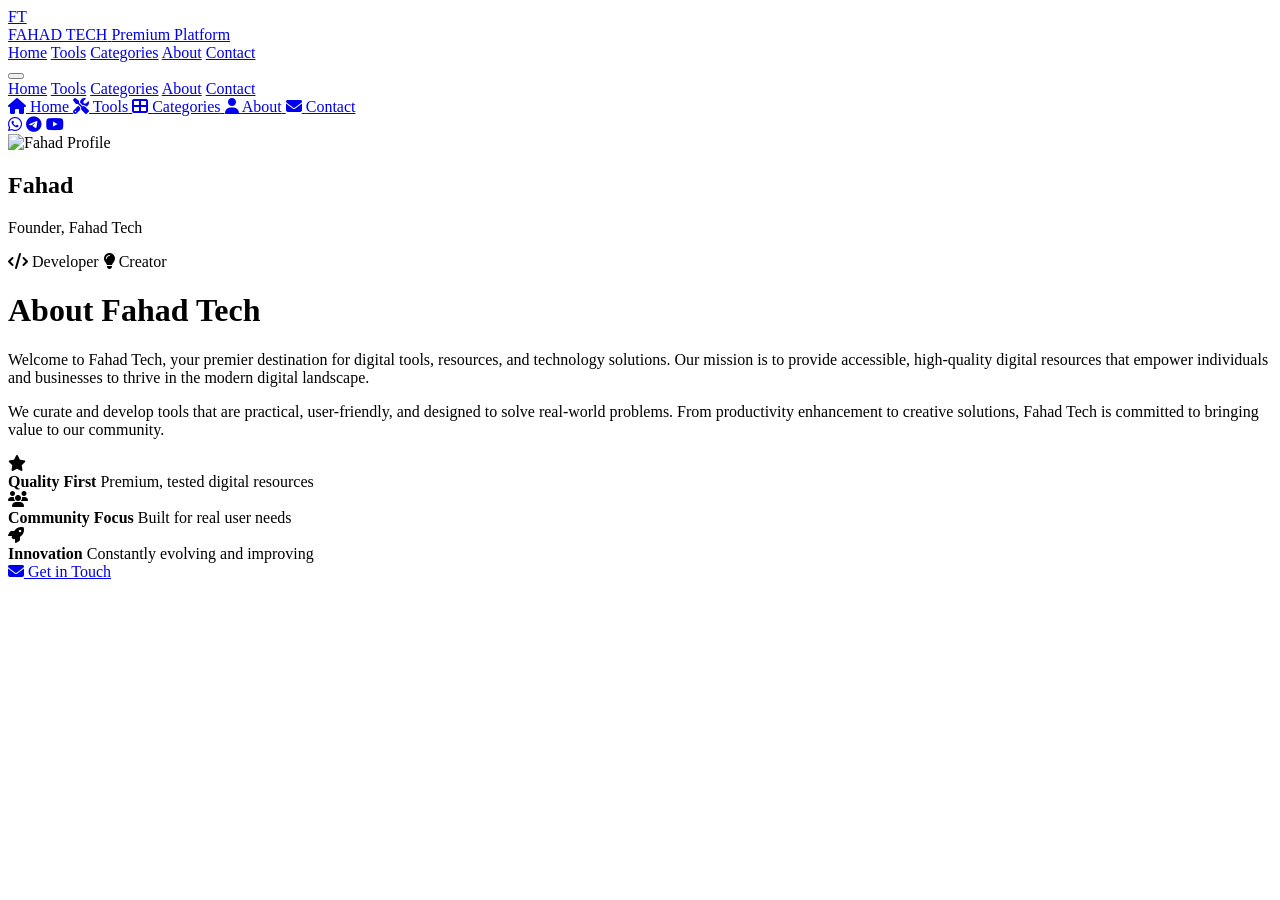
==== about.html @ 66ee7f33 "Add files via upload" ====
<!DOCTYPE html>
<html lang="en">
<head>
    <meta charset="UTF-8">
    <meta name="viewport" content="width=device-width, initial-scale=1.0">
    <title>About - Fahad Tech</title>
    <link rel="preconnect" href="https://fonts.googleapis.com">
    <link rel="preconnect" href="https://fonts.gstatic.com" crossorigin>
    <link href="https://fonts.googleapis.com/css2?family=Inter:wght@300;400;500;600;700;800;900&display=swap" rel="stylesheet">
    <link rel="stylesheet" href="https://cdnjs.cloudflare.com/ajax/libs/font-awesome/6.5.1/css/all.min.css">
    <link rel="stylesheet" href="css/style.css">
</head>
<body class="about-page">
    <div class="page-background"></div>
    <div class="bg-glow-purple"></div>
    <div class="bg-glow-blue"></div>

    <!-- Navbar -->
    <nav class="navbar">
        <div class="nav-container">
            <a href="index.html" class="nav-logo">
                <div class="logo-icon">FT</div>
                <div class="logo-text">
                    <span class="logo-name">FAHAD TECH</span>
                    <span class="logo-tagline">Premium Platform</span>
                </div>
            </a>
            
            <div class="nav-center">
                <a href="index.html" class="nav-link">Home</a>
                <a href="tools.html" class="nav-link">Tools</a>
                <a href="categories.html" class="nav-link">Categories</a>
                <a href="about.html" class="nav-link active">About</a>
                <a href="contact.html" class="nav-link">Contact</a>
            </div>
            
            <div class="nav-right">
                <button class="hamburger" id="hamburgerBtn">
                    <span></span>
                    <span></span>
                    <span></span>
                </button>
            </div>
        </div>
        
        <div class="mobile-menu" id="mobileMenu">
            <a href="index.html">Home</a>
            <a href="tools.html">Tools</a>
            <a href="categories.html">Categories</a>
            <a href="about.html" class="active">About</a>
            <a href="contact.html">Contact</a>
        </div>
    </nav>

    <!-- Sidebar -->
    <aside class="sidebar">
        <div class="sidebar-inner">
            <a href="index.html" class="sidebar-link">
                <i class="fas fa-home"></i>
                <span>Home</span>
            </a>
            <a href="tools.html" class="sidebar-link">
                <i class="fas fa-tools"></i>
                <span>Tools</span>
            </a>
            <a href="categories.html" class="sidebar-link">
                <i class="fas fa-th-large"></i>
                <span>Categories</span>
            </a>
            <a href="about.html" class="sidebar-link active">
                <i class="fas fa-user"></i>
                <span>About</span>
            </a>
            <a href="contact.html" class="sidebar-link">
                <i class="fas fa-envelope"></i>
                <span>Contact</span>
            </a>
        </div>
        <div class="sidebar-footer">
            <a href="#" class="sidebar-social"><i class="fab fa-whatsapp"></i></a>
            <a href="#" class="sidebar-social"><i class="fab fa-telegram"></i></a>
            <a href="#" class="sidebar-social"><i class="fab fa-youtube"></i></a>
        </div>
    </aside>

    <!-- Main Content -->
    <main class="main-content">
        <div class="about-wrapper">
            <div class="about-profile-card">
                <div class="profile-image-wrapper">
                    <img src="https://raw.githubusercontent.com/Devile146/Website/main/Img2.jpg" alt="Fahad Profile" id="profileImage">
                    <div class="profile-status-dot"></div>
                </div>
                <h2 class="profile-name">Fahad</h2>
                <p class="profile-title">Founder, Fahad Tech</p>
                <div class="profile-tags">
                    <span class="tag"><i class="fas fa-code"></i> Developer</span>
                    <span class="tag"><i class="fas fa-lightbulb"></i> Creator</span>
                </div>
            </div>
            
            <div class="about-content">
                <h1 class="page-title">About <span class="gradient-text">Fahad Tech</span></h1>
                <div class="about-divider"></div>
                
                <p class="about-text">
                    Welcome to Fahad Tech, your premier destination for digital tools, resources, 
                    and technology solutions. Our mission is to provide accessible, high-quality 
                    digital resources that empower individuals and businesses to thrive in the 
                    modern digital landscape.
                </p>
                
                <p class="about-text">
                    We curate and develop tools that are practical, user-friendly, and designed 
                    to solve real-world problems. From productivity enhancement to creative 
                    solutions, Fahad Tech is committed to bringing value to our community.
                </p>
                
                <div class="about-values">
                    <div class="value-item">
                        <i class="fas fa-star"></i>
                        <div>
                            <strong>Quality First</strong>
                            <span>Premium, tested digital resources</span>
                        </div>
                    </div>
                    <div class="value-item">
                        <i class="fas fa-users"></i>
                        <div>
                            <strong>Community Focus</strong>
                            <span>Built for real user needs</span>
                        </div>
                    </div>
                    <div class="value-item">
                        <i class="fas fa-rocket"></i>
                        <div>
                            <strong>Innovation</strong>
                            <span>Constantly evolving and improving</span>
                        </div>
                    </div>
                </div>
                
                <a href="contact.html" class="btn-primary">
                    <i class="fas fa-envelope"></i>
                    Get in Touch
                </a>
            </div>
        </div>
    </main>

    <script src="js/script.js"></script>
</body>
</html>
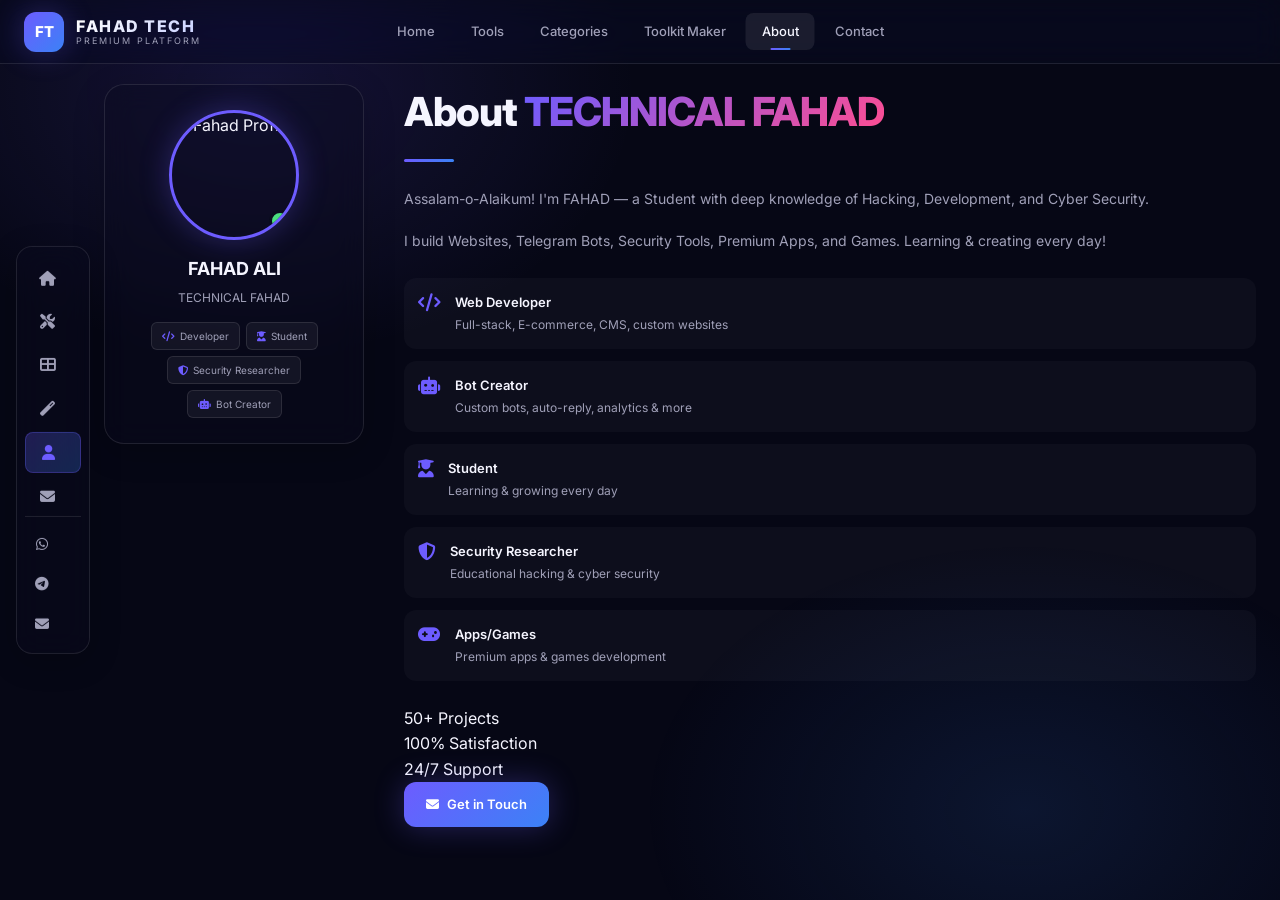
==== commit c3e8ca19: "Update about.html" ====
--- a/about.html
+++ b/about.html
@@ -6,7 +6,7 @@
     <title>About - Fahad Tech</title>
     <link rel="preconnect" href="https://fonts.googleapis.com">
     <link rel="preconnect" href="https://fonts.gstatic.com" crossorigin>
-    <link href="https://fonts.googleapis.com/css2?family=Inter:wght@300;400;500;600;700;800;900&display=swap" rel="stylesheet">
+    <link href="https://fonts.googleapis.com/css2?family=Inter:wght@300;400;500;600;700;800;900&family=Orbitron:wght@400;500;600;700;800;900&display=swap" rel="stylesheet">
     <link rel="stylesheet" href="https://cdnjs.cloudflare.com/ajax/libs/font-awesome/6.5.1/css/all.min.css">
     <link rel="stylesheet" href="css/style.css">
 </head>
@@ -15,7 +15,6 @@
     <div class="bg-glow-purple"></div>
     <div class="bg-glow-blue"></div>
 
-    <!-- Navbar -->
     <nav class="navbar">
         <div class="nav-container">
             <a href="index.html" class="nav-logo">
@@ -25,121 +24,132 @@
                     <span class="logo-tagline">Premium Platform</span>
                 </div>
             </a>
-            
             <div class="nav-center">
                 <a href="index.html" class="nav-link">Home</a>
                 <a href="tools.html" class="nav-link">Tools</a>
                 <a href="categories.html" class="nav-link">Categories</a>
+                <a href="toolkit-maker.html" class="nav-link">Toolkit Maker</a>
                 <a href="about.html" class="nav-link active">About</a>
                 <a href="contact.html" class="nav-link">Contact</a>
             </div>
-            
             <div class="nav-right">
                 <button class="hamburger" id="hamburgerBtn">
-                    <span></span>
-                    <span></span>
-                    <span></span>
+                    <span></span><span></span><span></span>
                 </button>
             </div>
         </div>
-        
         <div class="mobile-menu" id="mobileMenu">
             <a href="index.html">Home</a>
             <a href="tools.html">Tools</a>
             <a href="categories.html">Categories</a>
+            <a href="toolkit-maker.html">Toolkit Maker</a>
             <a href="about.html" class="active">About</a>
             <a href="contact.html">Contact</a>
         </div>
     </nav>
 
-    <!-- Sidebar -->
     <aside class="sidebar">
         <div class="sidebar-inner">
-            <a href="index.html" class="sidebar-link">
-                <i class="fas fa-home"></i>
-                <span>Home</span>
-            </a>
-            <a href="tools.html" class="sidebar-link">
-                <i class="fas fa-tools"></i>
-                <span>Tools</span>
-            </a>
-            <a href="categories.html" class="sidebar-link">
-                <i class="fas fa-th-large"></i>
-                <span>Categories</span>
-            </a>
-            <a href="about.html" class="sidebar-link active">
-                <i class="fas fa-user"></i>
-                <span>About</span>
-            </a>
-            <a href="contact.html" class="sidebar-link">
-                <i class="fas fa-envelope"></i>
-                <span>Contact</span>
-            </a>
+            <a href="index.html" class="sidebar-link"><i class="fas fa-home"></i><span>Home</span></a>
+            <a href="tools.html" class="sidebar-link"><i class="fas fa-tools"></i><span>Tools</span></a>
+            <a href="categories.html" class="sidebar-link"><i class="fas fa-th-large"></i><span>Categories</span></a>
+            <a href="toolkit-maker.html" class="sidebar-link"><i class="fas fa-magic"></i><span>Toolkit Maker</span></a>
+            <a href="about.html" class="sidebar-link active"><i class="fas fa-user"></i><span>About</span></a>
+            <a href="contact.html" class="sidebar-link"><i class="fas fa-envelope"></i><span>Contact</span></a>
         </div>
         <div class="sidebar-footer">
-            <a href="#" class="sidebar-social"><i class="fab fa-whatsapp"></i></a>
-            <a href="#" class="sidebar-social"><i class="fab fa-telegram"></i></a>
-            <a href="#" class="sidebar-social"><i class="fab fa-youtube"></i></a>
+            <a href="https://wa.me/923251138960" target="_blank" class="sidebar-social"><i class="fab fa-whatsapp"></i></a>
+            <a href="https://t.me/fahad_tricks_bot" target="_blank" class="sidebar-social"><i class="fab fa-telegram"></i></a>
+            <a href="mailto:fahadali2727@gmail.com" class="sidebar-social"><i class="fas fa-envelope"></i></a>
         </div>
     </aside>
 
-    <!-- Main Content -->
     <main class="main-content">
         <div class="about-wrapper">
             <div class="about-profile-card">
                 <div class="profile-image-wrapper">
-                    <img src="https://raw.githubusercontent.com/Devile146/Website/main/Img2.jpg" alt="Fahad Profile" id="profileImage">
+                    <img src="https://raw.githubusercontent.com/Devile146/Demols/main/Fahad.jpg" alt="Fahad Profile" id="profileImage">
                     <div class="profile-status-dot"></div>
                 </div>
-                <h2 class="profile-name">Fahad</h2>
-                <p class="profile-title">Founder, Fahad Tech</p>
+                <h2 class="profile-name">FAHAD ALI</h2>
+                <p class="profile-title">TECHNICAL FAHAD</p>
                 <div class="profile-tags">
                     <span class="tag"><i class="fas fa-code"></i> Developer</span>
-                    <span class="tag"><i class="fas fa-lightbulb"></i> Creator</span>
+                    <span class="tag"><i class="fas fa-user-graduate"></i> Student</span>
+                    <span class="tag"><i class="fas fa-shield-alt"></i> Security Researcher</span>
+                    <span class="tag"><i class="fas fa-robot"></i> Bot Creator</span>
                 </div>
             </div>
-            
+
             <div class="about-content">
-                <h1 class="page-title">About <span class="gradient-text">Fahad Tech</span></h1>
+                <h1 class="page-title">About <span class="gradient-text">TECHNICAL FAHAD</span></h1>
                 <div class="about-divider"></div>
-                
+
                 <p class="about-text">
-                    Welcome to Fahad Tech, your premier destination for digital tools, resources, 
-                    and technology solutions. Our mission is to provide accessible, high-quality 
-                    digital resources that empower individuals and businesses to thrive in the 
-                    modern digital landscape.
+                    <span class="highlight-text">Assalam-o-Alaikum! I'm FAHAD</span> — a <span class="highlight-text">Student</span> 
+                    with deep knowledge of <span class="highlight-text">Hacking</span>, <span class="highlight-text">Development</span>, 
+                    and <span class="highlight-text">Cyber Security</span>.
                 </p>
-                
+
                 <p class="about-text">
-                    We curate and develop tools that are practical, user-friendly, and designed 
-                    to solve real-world problems. From productivity enhancement to creative 
-                    solutions, Fahad Tech is committed to bringing value to our community.
+                    I build <span class="highlight-text">Websites</span>, <span class="highlight-text">Telegram Bots</span>, 
+                    <span class="highlight-text">Security Tools</span>, <span class="highlight-text">Premium Apps</span>, 
+                    and <span class="highlight-text">Games</span>. Learning & creating every day!
                 </p>
-                
+
                 <div class="about-values">
                     <div class="value-item">
-                        <i class="fas fa-star"></i>
+                        <i class="fas fa-code"></i>
                         <div>
-                            <strong>Quality First</strong>
-                            <span>Premium, tested digital resources</span>
+                            <strong>Web Developer</strong>
+                            <span>Full-stack, E-commerce, CMS, custom websites</span>
                         </div>
                     </div>
                     <div class="value-item">
-                        <i class="fas fa-users"></i>
+                        <i class="fas fa-robot"></i>
                         <div>
-                            <strong>Community Focus</strong>
-                            <span>Built for real user needs</span>
+                            <strong>Bot Creator</strong>
+                            <span>Custom bots, auto-reply, analytics & more</span>
                         </div>
                     </div>
                     <div class="value-item">
-                        <i class="fas fa-rocket"></i>
+                        <i class="fas fa-user-graduate"></i>
                         <div>
-                            <strong>Innovation</strong>
-                            <span>Constantly evolving and improving</span>
+                            <strong>Student</strong>
+                            <span>Learning & growing every day</span>
+                        </div>
+                    </div>
+                    <div class="value-item">
+                        <i class="fas fa-shield-alt"></i>
+                        <div>
+                            <strong>Security Researcher</strong>
+                            <span>Educational hacking & cyber security</span>
+                        </div>
+                    </div>
+                    <div class="value-item">
+                        <i class="fas fa-gamepad"></i>
+                        <div>
+                            <strong>Apps/Games</strong>
+                            <span>Premium apps & games development</span>
                         </div>
                     </div>
                 </div>
-                
+
+                <div class="about-stats">
+                    <div class="about-stat">
+                        <span class="about-stat-num">50+</span>
+                        <span class="about-stat-label">Projects</span>
+                    </div>
+                    <div class="about-stat">
+                        <span class="about-stat-num">100%</span>
+                        <span class="about-stat-label">Satisfaction</span>
+                    </div>
+                    <div class="about-stat">
+                        <span class="about-stat-num">24/7</span>
+                        <span class="about-stat-label">Support</span>
+                    </div>
+                </div>
+
                 <a href="contact.html" class="btn-primary">
                     <i class="fas fa-envelope"></i>
                     Get in Touch
@@ -150,4 +160,4 @@
 
     <script src="js/script.js"></script>
 </body>
-</html>+</html>
--- a/css/style.css
+++ b/css/style.css
@@ -0,0 +1,1538 @@
+/* =========================
+   BACKGROUND CONFIGURATION
+   Update these URLs with your GitHub images
+========================= */
+:root {
+    /* Background Images - Paste your GitHub RAW URLs here */
+    --home-bg: url("https://raw.githubusercontent.com/Devile146/Website/4fa3ef526aa0cc94243d15dda5061de7fad7e304/Imag1.jpg");
+    --tools-bg: url("https://raw.githubusercontent.com/Devile146/Website/4fa3ef526aa0cc94243d15dda5061de7fad7e304/Imag1.jpg");
+    --categories-bg: url("https://raw.githubusercontent.com/Devile146/Website/4fa3ef526aa0cc94243d15dda5061de7fad7e304/Imag1.jpg");
+    --about-bg: url("https://raw.githubusercontent.com/Devile146/Website/4fa3ef526aa0cc94243d15dda5061de7fad7e304/Imag1.jpg");
+    --contact-bg: url("https://raw.githubusercontent.com/Devile146/Website/4fa3ef526aa0cc94243d15dda5061de7fad7e304/Imag1.jpg");
+
+    /* Profile Image */
+    --profile-image: url("https://raw.githubusercontent.com/Devile146/Website/main/Img2.jpg");
+
+    /* Colors */
+    --bg-primary: #0a0c1e;
+    --bg-glass: rgba(10, 12, 30, 0.40);
+    --bg-glass-light: rgba(20, 25, 50, 0.35);
+    --purple: #6D5CFF;
+    --blue: #3B82F6;
+    --pink: #FF4D91;
+    --white: #F5F5FF;
+    --muted: #a0a0b8;
+    --border-light: rgba(255, 255, 255, 0.10);
+    --border-medium: rgba(255, 255, 255, 0.15);
+    --shadow-soft: 0 8px 32px rgba(0, 0, 0, 0.2);
+    --shadow-medium: 0 15px 45px rgba(0, 0, 0, 0.3);
+    --shadow-glow-purple: 0 0 30px rgba(109, 92, 255, 0.3);
+    --shadow-glow-blue: 0 0 30px rgba(59, 130, 246, 0.3);
+    --radius-sm: 8px;
+    --radius-md: 12px;
+    --radius-lg: 16px;
+    --radius-xl: 20px;
+    --transition-fast: 0.2s ease;
+    --transition-medium: 0.3s ease;
+    --transition-slow: 0.5s ease;
+}
+
+/* =========================
+   RESET & BASE
+========================= */
+* {
+    margin: 0;
+    padding: 0;
+    box-sizing: border-box;
+}
+
+body {
+    font-family: 'Inter', -apple-system, BlinkMacSystemFont, sans-serif;
+    background: var(--bg-primary);
+    color: var(--white);
+    line-height: 1.6;
+    min-height: 100vh;
+    overflow-x: hidden;
+    position: relative;
+}
+
+a {
+    text-decoration: none;
+    color: inherit;
+}
+
+button {
+    cursor: pointer;
+    font-family: inherit;
+    border: none;
+    background: none;
+}
+
+input {
+    font-family: inherit;
+}
+
+/* =========================
+   BACKGROUND SYSTEM
+========================= */
+.page-background {
+    position: fixed;
+    top: 0;
+    left: 0;
+    width: 100%;
+    height: 100%;
+    background-size: cover;
+    background-position: center;
+    background-repeat: no-repeat;
+    z-index: -3;
+    animation: slowZoom 40s ease-in-out infinite;
+}
+
+@keyframes slowZoom {
+    0%, 100% { transform: scale(1); }
+    50% { transform: scale(1.08); }
+}
+
+/* Page-specific backgrounds */
+.home-page .page-background {
+    background-image: var(--home-bg);
+}
+
+.tools-page .page-background {
+    background-image: var(--tools-bg);
+}
+
+.categories-page .page-background {
+    background-image: var(--categories-bg);
+}
+
+.about-page .page-background {
+    background-image: var(--about-bg);
+}
+
+.contact-page .page-background {
+    background-image: var(--contact-bg);
+}
+
+/* Light overlay to maintain readability while keeping background visible */
+.page-background::after {
+    content: '';
+    position: absolute;
+    top: 0;
+    left: 0;
+    width: 100%;
+    height: 100%;
+    background: rgba(5, 5, 16, 0.55);
+    z-index: 1;
+}
+
+.bg-glow-purple {
+    position: fixed;
+    top: -20%;
+    left: -10%;
+    width: 60%;
+    height: 60%;
+    background: radial-gradient(ellipse, rgba(109, 92, 255, 0.15) 0%, transparent 70%);
+    z-index: -1;
+    pointer-events: none;
+}
+
+.bg-glow-blue {
+    position: fixed;
+    bottom: -20%;
+    right: -10%;
+    width: 60%;
+    height: 60%;
+    background: radial-gradient(ellipse, rgba(59, 130, 246, 0.12) 0%, transparent 70%);
+    z-index: -1;
+    pointer-events: none;
+}
+
+/* =========================
+   GLASSMORPHISM COMPONENTS
+========================= */
+.glass {
+    background: var(--bg-glass);
+    backdrop-filter: blur(14px);
+    -webkit-backdrop-filter: blur(14px);
+    border: 1px solid var(--border-light);
+    box-shadow: var(--shadow-soft);
+}
+
+.glass-hover:hover {
+    background: var(--bg-glass-light);
+    border-color: var(--border-medium);
+    box-shadow: var(--shadow-medium);
+    transform: translateY(-2px);
+}
+
+/* =========================
+   NAVBAR
+========================= */
+.navbar {
+    position: fixed;
+    top: 0;
+    left: 0;
+    right: 0;
+    z-index: 1000;
+    background: rgba(10, 12, 30, 0.55);
+    backdrop-filter: blur(16px) saturate(160%);
+    -webkit-backdrop-filter: blur(16px) saturate(160%);
+    border-bottom: 1px solid var(--border-light);
+    height: 64px;
+    transition: var(--transition-medium);
+}
+
+.navbar:hover {
+    background: rgba(10, 12, 30, 0.65);
+}
+
+.nav-container {
+    display: flex;
+    align-items: center;
+    justify-content: space-between;
+    height: 100%;
+    padding: 0 24px;
+    max-width: 1400px;
+    margin: 0 auto;
+}
+
+.nav-logo {
+    display: flex;
+    align-items: center;
+    gap: 12px;
+    flex-shrink: 0;
+}
+
+.logo-icon {
+    width: 40px;
+    height: 40px;
+    background: linear-gradient(135deg, var(--purple), var(--blue));
+    border-radius: var(--radius-md);
+    display: flex;
+    align-items: center;
+    justify-content: center;
+    font-weight: 800;
+    font-size: 15px;
+    color: white;
+    letter-spacing: -0.5px;
+    box-shadow: var(--shadow-glow-purple);
+}
+
+.logo-text {
+    display: flex;
+    flex-direction: column;
+    line-height: 1.2;
+}
+
+.logo-name {
+    font-weight: 800;
+    font-size: 16px;
+    letter-spacing: 1.5px;
+    background: linear-gradient(135deg, #ffffff, #c8d0ff);
+    -webkit-background-clip: text;
+    -webkit-text-fill-color: transparent;
+    background-clip: text;
+}
+
+.logo-tagline {
+    font-size: 9px;
+    color: var(--muted);
+    letter-spacing: 2px;
+    text-transform: uppercase;
+    font-weight: 400;
+}
+
+.nav-center {
+    display: flex;
+    align-items: center;
+    gap: 4px;
+    position: absolute;
+    left: 50%;
+    transform: translateX(-50%);
+}
+
+.nav-link {
+    color: var(--muted);
+    padding: 8px 16px;
+    border-radius: var(--radius-sm);
+    font-size: 13px;
+    font-weight: 500;
+    transition: var(--transition-medium);
+    position: relative;
+}
+
+.nav-link:hover {
+    color: var(--white);
+    background: rgba(255, 255, 255, 0.05);
+}
+
+.nav-link.active {
+    color: var(--white);
+    background: rgba(255, 255, 255, 0.08);
+}
+
+.nav-link.active::after {
+    content: '';
+    position: absolute;
+    bottom: 0;
+    left: 50%;
+    transform: translateX(-50%);
+    width: 20px;
+    height: 2px;
+    background: linear-gradient(90deg, var(--purple), var(--blue));
+    border-radius: 2px;
+}
+
+.nav-right {
+    display: flex;
+    align-items: center;
+    gap: 12px;
+}
+
+.nav-search {
+    display: flex;
+    align-items: center;
+    gap: 8px;
+    background: rgba(255, 255, 255, 0.05);
+    border: 1px solid var(--border-light);
+    border-radius: var(--radius-sm);
+    padding: 7px 12px;
+    transition: var(--transition-medium);
+}
+
+.nav-search:focus-within {
+    border-color: rgba(109, 92, 255, 0.5);
+    box-shadow: var(--shadow-glow-purple);
+}
+
+.nav-search i {
+    color: var(--muted);
+    font-size: 12px;
+}
+
+.nav-search input {
+    background: transparent;
+    border: none;
+    outline: none;
+    color: var(--white);
+    font-size: 12px;
+    width: 120px;
+}
+
+.nav-search input::placeholder {
+    color: var(--muted);
+}
+
+.hamburger {
+    display: none;
+    flex-direction: column;
+    gap: 5px;
+    padding: 5px;
+    z-index: 1001;
+}
+
+.hamburger span {
+    width: 22px;
+    height: 2px;
+    background: var(--white);
+    border-radius: 2px;
+    transition: var(--transition-medium);
+}
+
+.hamburger.active span:nth-child(1) {
+    transform: rotate(45deg) translate(5px, 5px);
+}
+
+.hamburger.active span:nth-child(2) {
+    opacity: 0;
+}
+
+.hamburger.active span:nth-child(3) {
+    transform: rotate(-45deg) translate(5px, -5px);
+}
+
+.mobile-menu {
+    display: none;
+    background: rgba(10, 12, 30, 0.95);
+    backdrop-filter: blur(20px);
+    border-bottom: 1px solid var(--border-light);
+    padding: 10px 20px;
+    flex-direction: column;
+    max-height: 0;
+    overflow: hidden;
+    transition: max-height 0.4s ease;
+}
+
+.mobile-menu.open {
+    max-height: 300px;
+}
+
+.mobile-menu a {
+    color: var(--muted);
+    padding: 10px 15px;
+    border-radius: var(--radius-sm);
+    font-size: 14px;
+    transition: var(--transition-medium);
+}
+
+.mobile-menu a:hover,
+.mobile-menu a.active {
+    color: var(--white);
+    background: rgba(255, 255, 255, 0.06);
+}
+
+/* =========================
+   SIDEBAR
+========================= */
+.sidebar {
+    position: fixed;
+    left: 16px;
+    top: 50%;
+    transform: translateY(-50%);
+    z-index: 900;
+    background: var(--bg-glass);
+    backdrop-filter: blur(14px);
+    -webkit-backdrop-filter: blur(14px);
+    border: 1px solid var(--border-light);
+    box-shadow: var(--shadow-soft);
+    border-radius: var(--radius-lg);
+    padding: 12px 8px;
+    display: flex;
+    flex-direction: column;
+    justify-content: space-between;
+    min-height: 300px;
+}
+
+.sidebar-inner {
+    display: flex;
+    flex-direction: column;
+    gap: 4px;
+}
+
+.sidebar-link {
+    display: flex;
+    align-items: center;
+    gap: 10px;
+    color: var(--muted);
+    padding: 10px 12px;
+    border-radius: var(--radius-sm);
+    font-size: 12px;
+    font-weight: 500;
+    transition: var(--transition-medium);
+    position: relative;
+    white-space: nowrap;
+}
+
+.sidebar-link i {
+    font-size: 15px;
+    width: 20px;
+    text-align: center;
+    flex-shrink: 0;
+}
+
+.sidebar-link span {
+    opacity: 0;
+    width: 0;
+    overflow: hidden;
+    transition: var(--transition-medium);
+}
+
+.sidebar-link:hover span {
+    opacity: 1;
+    width: 55px;
+}
+
+.sidebar-link:hover {
+    color: var(--white);
+    background: rgba(255, 255, 255, 0.06);
+}
+
+.sidebar-link.active {
+    color: var(--white);
+    background: linear-gradient(135deg, rgba(109, 92, 255, 0.25), rgba(59, 130, 246, 0.25));
+    border: 1px solid rgba(109, 92, 255, 0.3);
+}
+
+.sidebar-link.active i {
+    color: var(--purple);
+}
+
+.sidebar-footer {
+    display: flex;
+    flex-direction: column;
+    gap: 6px;
+    padding-top: 10px;
+    border-top: 1px solid var(--border-light);
+}
+
+.sidebar-social {
+    display: flex;
+    align-items: center;
+    justify-content: center;
+    width: 34px;
+    height: 34px;
+    border-radius: var(--radius-sm);
+    color: var(--muted);
+    font-size: 14px;
+    transition: var(--transition-medium);
+}
+
+.sidebar-social:hover {
+    color: var(--white);
+    background: rgba(255, 255, 255, 0.08);
+}
+
+/* =========================
+   MAIN CONTENT LAYOUT
+========================= */
+.main-content {
+    margin-left: 80px;
+    padding: 80px 24px 40px;
+    min-height: 100vh;
+    max-width: 1400px;
+}
+
+/* =========================
+   HERO DASHBOARD
+========================= */
+.hero-dashboard {
+    min-height: calc(100vh - 120px);
+    display: flex;
+    align-items: center;
+}
+
+.hero-main {
+    display: flex;
+    gap: 40px;
+    align-items: center;
+    width: 100%;
+}
+
+.hero-text {
+    flex: 1;
+    animation: fadeInUp 0.6s ease;
+}
+
+.hero-badge {
+    display: inline-flex;
+    align-items: center;
+    gap: 8px;
+    background: rgba(255, 255, 255, 0.06);
+    border: 1px solid var(--border-light);
+    padding: 6px 14px;
+    border-radius: 20px;
+    font-size: 11px;
+    color: var(--muted);
+    margin-bottom: 20px;
+    letter-spacing: 1px;
+    text-transform: uppercase;
+}
+
+.badge-pulse {
+    width: 7px;
+    height: 7px;
+    border-radius: 50%;
+    background: #4ade80;
+    animation: pulse 2s ease-in-out infinite;
+}
+
+@keyframes pulse {
+    0%, 100% { opacity: 1; box-shadow: 0 0 8px rgba(74, 222, 128, 0.6); }
+    50% { opacity: 0.5; box-shadow: 0 0 3px rgba(74, 222, 128, 0.3); }
+}
+
+.hero-title {
+    font-size: clamp(42px, 6vw, 72px);
+    font-weight: 900;
+    letter-spacing: -2px;
+    line-height: 1.1;
+    margin-bottom: 10px;
+}
+
+.gradient-text {
+    background: linear-gradient(135deg, var(--purple), var(--pink));
+    -webkit-background-clip: text;
+    -webkit-text-fill-color: transparent;
+    background-clip: text;
+}
+
+.hero-subtitle {
+    font-size: clamp(16px, 2vw, 20px);
+    font-weight: 600;
+    color: var(--white);
+    margin-bottom: 15px;
+}
+
+.hero-description {
+    color: var(--muted);
+    font-size: clamp(13px, 1.3vw, 15px);
+    font-weight: 300;
+    max-width: 480px;
+    margin-bottom: 25px;
+    line-height: 1.7;
+}
+
+.hero-actions {
+    display: flex;
+    gap: 12px;
+    margin-bottom: 30px;
+}
+
+.btn-primary {
+    display: inline-flex;
+    align-items: center;
+    gap: 8px;
+    padding: 12px 22px;
+    border-radius: var(--radius-md);
+    background: linear-gradient(135deg, var(--purple), var(--blue));
+    color: white;
+    font-size: 13px;
+    font-weight: 600;
+    transition: var(--transition-medium);
+    box-shadow: var(--shadow-glow-purple);
+}
+
+.btn-primary:hover {
+    transform: translateY(-2px);
+    box-shadow: 0 8px 30px rgba(109, 92, 255, 0.5);
+}
+
+.btn-secondary {
+    display: inline-flex;
+    align-items: center;
+    gap: 8px;
+    padding: 12px 22px;
+    border-radius: var(--radius-md);
+    background: rgba(255, 255, 255, 0.06);
+    border: 1px solid var(--border-light);
+    color: var(--white);
+    font-size: 13px;
+    font-weight: 600;
+    transition: var(--transition-medium);
+}
+
+.btn-secondary:hover {
+    background: rgba(255, 255, 255, 0.1);
+    border-color: var(--border-medium);
+    transform: translateY(-2px);
+}
+
+.hero-stats-mini {
+    display: flex;
+    gap: 25px;
+}
+
+.mini-stat {
+    display: flex;
+    flex-direction: column;
+}
+
+.mini-stat-value {
+    font-size: 22px;
+    font-weight: 800;
+    background: linear-gradient(135deg, #ffffff, #c8d0ff);
+    -webkit-background-clip: text;
+    -webkit-text-fill-color: transparent;
+    background-clip: text;
+}
+
+.mini-stat-label {
+    font-size: 11px;
+    color: var(--muted);
+    font-weight: 400;
+}
+
+.hero-panel {
+    flex: 0 0 340px;
+    background: var(--bg-glass);
+    backdrop-filter: blur(14px);
+    -webkit-backdrop-filter: blur(14px);
+    border: 1px solid var(--border-light);
+    box-shadow: var(--shadow-medium);
+    border-radius: var(--radius-xl);
+    padding: 20px;
+    animation: fadeInUp 0.6s ease 0.2s backwards;
+}
+
+.panel-header {
+    display: flex;
+    align-items: center;
+    justify-content: space-between;
+    margin-bottom: 18px;
+    padding-bottom: 14px;
+    border-bottom: 1px solid var(--border-light);
+}
+
+.panel-title {
+    font-weight: 700;
+    font-size: 14px;
+    display: flex;
+    align-items: center;
+    gap: 8px;
+}
+
+.panel-title i {
+    color: var(--purple);
+    font-size: 14px;
+}
+
+.panel-live {
+    background: rgba(74, 222, 128, 0.15);
+    color: #4ade80;
+    padding: 3px 8px;
+    border-radius: 4px;
+    font-size: 9px;
+    font-weight: 700;
+    letter-spacing: 1px;
+}
+
+.panel-items {
+    display: flex;
+    flex-direction: column;
+    gap: 10px;
+}
+
+.panel-item {
+    display: flex;
+    align-items: center;
+    gap: 12px;
+    padding: 10px;
+    border-radius: var(--radius-md);
+    background: rgba(255, 255, 255, 0.03);
+    transition: var(--transition-medium);
+}
+
+.panel-item:hover {
+    background: rgba(255, 255, 255, 0.06);
+    transform: translateX(3px);
+}
+
+.item-icon {
+    width: 36px;
+    height: 36px;
+    border-radius: var(--radius-sm);
+    display: flex;
+    align-items: center;
+    justify-content: center;
+    font-size: 15px;
+    flex-shrink: 0;
+}
+
+.item-icon.purple {
+    background: rgba(109, 92, 255, 0.15);
+    color: var(--purple);
+}
+
+.item-icon.blue {
+    background: rgba(59, 130, 246, 0.15);
+    color: var(--blue);
+}
+
+.item-icon.pink {
+    background: rgba(255, 77, 145, 0.15);
+    color: var(--pink);
+}
+
+.item-info {
+    flex: 1;
+    display: flex;
+    flex-direction: column;
+}
+
+.item-info strong {
+    font-size: 12px;
+    font-weight: 600;
+}
+
+.item-info span {
+    font-size: 10px;
+    color: var(--muted);
+}
+
+.status-icon {
+    color: #4ade80;
+    font-size: 14px;
+}
+
+.panel-footer {
+    display: flex;
+    align-items: center;
+    justify-content: space-between;
+    margin-top: 14px;
+    padding-top: 14px;
+    border-top: 1px solid var(--border-light);
+    font-size: 11px;
+    color: var(--muted);
+}
+
+.panel-footer i {
+    color: var(--purple);
+    animation: spin 3s linear infinite;
+}
+
+@keyframes spin {
+    from { transform: rotate(0deg); }
+    to { transform: rotate(360deg); }
+}
+
+/* =========================
+   FEATURE PREVIEW
+========================= */
+.feature-preview {
+    padding: 30px 0;
+}
+
+.preview-grid {
+    display: grid;
+    grid-template-columns: repeat(3, 1fr);
+    gap: 16px;
+}
+
+.preview-card {
+    background: var(--bg-glass);
+    backdrop-filter: blur(14px);
+    -webkit-backdrop-filter: blur(14px);
+    border: 1px solid var(--border-light);
+    box-shadow: var(--shadow-soft);
+    border-radius: var(--radius-lg);
+    padding: 20px;
+    transition: var(--transition-medium);
+}
+
+.preview-card:hover {
+    background: var(--bg-glass-light);
+    border-color: var(--border-medium);
+    box-shadow: var(--shadow-medium);
+    transform: translateY(-3px);
+}
+
+.preview-icon {
+    width: 40px;
+    height: 40px;
+    border-radius: var(--radius-sm);
+    background: linear-gradient(135deg, rgba(109, 92, 255, 0.2), rgba(59, 130, 246, 0.2));
+    display: flex;
+    align-items: center;
+    justify-content: center;
+    color: var(--purple);
+    font-size: 17px;
+    margin-bottom: 12px;
+}
+
+.preview-card h3 {
+    font-size: 15px;
+    font-weight: 700;
+    margin-bottom: 6px;
+}
+
+.preview-card p {
+    font-size: 12px;
+    color: var(--muted);
+    margin-bottom: 12px;
+}
+
+.preview-link {
+    font-size: 12px;
+    font-weight: 600;
+    color: var(--purple);
+    display: inline-flex;
+    align-items: center;
+    gap: 5px;
+    transition: var(--transition-medium);
+}
+
+.preview-card:hover .preview-link {
+    gap: 8px;
+}
+
+/* =========================
+   PAGE HEADER
+========================= */
+.page-header {
+    text-align: center;
+    margin-bottom: 40px;
+    animation: fadeInUp 0.5s ease;
+}
+
+.page-title {
+    font-size: clamp(28px, 4vw, 40px);
+    font-weight: 800;
+    letter-spacing: -1px;
+    margin-bottom: 8px;
+}
+
+.page-description {
+    color: var(--muted);
+    font-size: clamp(13px, 1.5vw, 15px);
+    font-weight: 300;
+}
+
+/* =========================
+   TOOLS GRID
+========================= */
+.tools-filter {
+    display: flex;
+    gap: 8px;
+    justify-content: center;
+    flex-wrap: wrap;
+    margin-bottom: 30px;
+}
+
+.filter-btn {
+    padding: 8px 16px;
+    border-radius: 20px;
+    background: rgba(255, 255, 255, 0.05);
+    border: 1px solid var(--border-light);
+    color: var(--muted);
+    font-size: 12px;
+    font-weight: 500;
+    transition: var(--transition-medium);
+}
+
+.filter-btn:hover {
+    color: var(--white);
+    background: rgba(255, 255, 255, 0.08);
+}
+
+.filter-btn.active {
+    color: var(--white);
+    background: linear-gradient(135deg, rgba(109, 92, 255, 0.3), rgba(59, 130, 246, 0.3));
+    border-color: rgba(109, 92, 255, 0.4);
+}
+
+.tools-grid {
+    display: grid;
+    grid-template-columns: repeat(auto-fill, minmax(240px, 1fr));
+    gap: 16px;
+}
+
+.tool-card {
+    background: var(--bg-glass);
+    backdrop-filter: blur(14px);
+    -webkit-backdrop-filter: blur(14px);
+    border: 1px solid var(--border-light);
+    box-shadow: var(--shadow-soft);
+    border-radius: var(--radius-lg);
+    padding: 20px;
+    transition: var(--transition-medium);
+    display: flex;
+    flex-direction: column;
+    animation: fadeInUp 0.5s ease backwards;
+}
+
+.tool-card:hover {
+    background: var(--bg-glass-light);
+    border-color: var(--border-medium);
+    box-shadow: var(--shadow-medium);
+    transform: translateY(-3px);
+}
+
+.tool-icon {
+    width: 42px;
+    height: 42px;
+    border-radius: var(--radius-sm);
+    background: linear-gradient(135deg, rgba(109, 92, 255, 0.2), rgba(59, 130, 246, 0.2));
+    display: flex;
+    align-items: center;
+    justify-content: center;
+    color: var(--purple);
+    font-size: 18px;
+    margin-bottom: 12px;
+}
+
+.tool-category-badge {
+    display: inline-block;
+    font-size: 9px;
+    text-transform: uppercase;
+    letter-spacing: 1px;
+    color: var(--purple);
+    background: rgba(109, 92, 255, 0.12);
+    padding: 3px 8px;
+    border-radius: 4px;
+    margin-bottom: 10px;
+    align-self: flex-start;
+}
+
+.tool-card h3 {
+    font-size: 14px;
+    font-weight: 700;
+    margin-bottom: 8px;
+}
+
+.tool-card p {
+    font-size: 12px;
+    color: var(--muted);
+    margin-bottom: 15px;
+    flex: 1;
+}
+
+.tool-btn {
+    display: inline-flex;
+    align-items: center;
+    gap: 6px;
+    padding: 8px 14px;
+    border-radius: var(--radius-sm);
+    background: linear-gradient(135deg, var(--purple), var(--blue));
+    color: white;
+    font-size: 11px;
+    font-weight: 600;
+    transition: var(--transition-medium);
+    align-self: flex-start;
+}
+
+.tool-btn:hover {
+    transform: translateY(-2px);
+    box-shadow: var(--shadow-glow-purple);
+}
+
+.tools-empty {
+    text-align: center;
+    padding: 60px 20px;
+    color: var(--muted);
+}
+
+.tools-empty i {
+    font-size: 48px;
+    margin-bottom: 15px;
+    opacity: 0.4;
+}
+
+/* =========================
+   CATEGORIES GRID
+========================= */
+.categories-grid {
+    display: grid;
+    grid-template-columns: repeat(auto-fit, minmax(220px, 1fr));
+    gap: 20px;
+    animation: fadeInUp 0.5s ease;
+}
+
+.category-card {
+    background: var(--bg-glass);
+    backdrop-filter: blur(14px);
+    -webkit-backdrop-filter: blur(14px);
+    border: 1px solid var(--border-light);
+    box-shadow: var(--shadow-soft);
+    border-radius: var(--radius-lg);
+    padding: 25px;
+    transition: var(--transition-medium);
+    position: relative;
+    overflow: hidden;
+}
+
+.category-card::before {
+    content: '';
+    position: absolute;
+    top: 0;
+    left: 0;
+    right: 0;
+    height: 3px;
+    background: linear-gradient(90deg, var(--purple), var(--blue));
+    opacity: 0;
+    transition: var(--transition-medium);
+}
+
+.category-card:hover::before {
+    opacity: 1;
+}
+
+.category-card:hover {
+    background: var(--bg-glass-light);
+    border-color: var(--border-medium);
+    box-shadow: var(--shadow-medium);
+    transform: translateY(-3px);
+}
+
+.category-icon {
+    width: 46px;
+    height: 46px;
+    border-radius: var(--radius-md);
+    background: linear-gradient(135deg, rgba(109, 92, 255, 0.2), rgba(59, 130, 246, 0.2));
+    display: flex;
+    align-items: center;
+    justify-content: center;
+    color: var(--purple);
+    font-size: 20px;
+    margin-bottom: 14px;
+}
+
+.category-card h3 {
+    font-size: 16px;
+    font-weight: 700;
+    margin-bottom: 8px;
+}
+
+.category-card p {
+    font-size: 12px;
+    color: var(--muted);
+    margin-bottom: 14px;
+}
+
+.category-badge {
+    display: inline-block;
+    font-size: 11px;
+    font-weight: 600;
+    color: var(--purple);
+    transition: var(--transition-medium);
+}
+
+.category-card:hover .category-badge {
+    letter-spacing: 1px;
+}
+
+/* =========================
+   ABOUT PAGE
+========================= */
+.about-wrapper {
+    display: flex;
+    gap: 40px;
+    align-items: flex-start;
+    animation: fadeInUp 0.6s ease;
+}
+
+.about-profile-card {
+    flex: 0 0 260px;
+    background: var(--bg-glass);
+    backdrop-filter: blur(14px);
+    -webkit-backdrop-filter: blur(14px);
+    border: 1px solid var(--border-light);
+    box-shadow: var(--shadow-soft);
+    border-radius: var(--radius-xl);
+    padding: 25px;
+    text-align: center;
+    position: sticky;
+    top: 84px;
+}
+
+.profile-image-wrapper {
+    position: relative;
+    width: 130px;
+    height: 130px;
+    margin: 0 auto 15px;
+    border-radius: 50%;
+    overflow: hidden;
+    border: 3px solid var(--purple);
+    box-shadow: var(--shadow-glow-purple);
+}
+
+.profile-image-wrapper img {
+    width: 100%;
+    height: 100%;
+    object-fit: cover;
+}
+
+.profile-status-dot {
+    position: absolute;
+    bottom: 5px;
+    right: 5px;
+    width: 22px;
+    height: 22px;
+    border-radius: 50%;
+    background: #4ade80;
+    border: 3px solid var(--bg-primary);
+}
+
+.profile-name {
+    font-size: 18px;
+    font-weight: 700;
+    margin-bottom: 4px;
+}
+
+.profile-title {
+    font-size: 12px;
+    color: var(--muted);
+    margin-bottom: 15px;
+}
+
+.profile-tags {
+    display: flex;
+    gap: 6px;
+    justify-content: center;
+    flex-wrap: wrap;
+}
+
+.tag {
+    background: rgba(255, 255, 255, 0.05);
+    border: 1px solid var(--border-light);
+    padding: 5px 10px;
+    border-radius: 6px;
+    font-size: 10px;
+    color: var(--muted);
+    display: flex;
+    align-items: center;
+    gap: 5px;
+}
+
+.tag i {
+    color: var(--purple);
+    font-size: 10px;
+}
+
+.about-content {
+    flex: 1;
+}
+
+.about-divider {
+    width: 50px;
+    height: 3px;
+    background: linear-gradient(90deg, var(--purple), var(--blue));
+    border-radius: 3px;
+    margin: 15px 0 25px;
+}
+
+.about-text {
+    color: var(--muted);
+    font-size: 14px;
+    line-height: 1.7;
+    margin-bottom: 18px;
+}
+
+.about-values {
+    display: flex;
+    flex-direction: column;
+    gap: 12px;
+    margin: 25px 0;
+}
+
+.value-item {
+    display: flex;
+    align-items: flex-start;
+    gap: 14px;
+    padding: 14px;
+    background: rgba(255, 255, 255, 0.03);
+    border-radius: var(--radius-md);
+    transition: var(--transition-medium);
+}
+
+.value-item:hover {
+    background: rgba(255, 255, 255, 0.06);
+    transform: translateX(4px);
+}
+
+.value-item i {
+    color: var(--purple);
+    font-size: 18px;
+    margin-top: 2px;
+}
+
+.value-item div {
+    display: flex;
+    flex-direction: column;
+}
+
+.value-item strong {
+    font-size: 13px;
+    font-weight: 600;
+    margin-bottom: 3px;
+}
+
+.value-item span {
+    font-size: 12px;
+    color: var(--muted);
+}
+
+/* =========================
+   CONTACT PAGE
+========================= */
+.contact-grid {
+    display: grid;
+    grid-template-columns: repeat(auto-fit, minmax(240px, 1fr));
+    gap: 16px;
+    animation: fadeInUp 0.5s ease;
+}
+
+.contact-card {
+    background: var(--bg-glass);
+    backdrop-filter: blur(14px);
+    -webkit-backdrop-filter: blur(14px);
+    border: 1px solid var(--border-light);
+    box-shadow: var(--shadow-soft);
+    border-radius: var(--radius-lg);
+    padding: 20px;
+    display: flex;
+    align-items: center;
+    gap: 14px;
+    transition: var(--transition-medium);
+}
+
+.contact-card:hover {
+    background: var(--bg-glass-light);
+    border-color: var(--border-medium);
+    box-shadow: var(--shadow-medium);
+    transform: translateY(-3px);
+}
+
+.contact-icon {
+    width: 42px;
+    height: 42px;
+    border-radius: var(--radius-md);
+    display: flex;
+    align-items: center;
+    justify-content: center;
+    font-size: 18px;
+    flex-shrink: 0;
+}
+
+.contact-icon.whatsapp {
+    background: rgba(74, 222, 128, 0.15);
+    color: #4ade80;
+}
+
+.contact-icon.telegram {
+    background: rgba(59, 130, 246, 0.15);
+    color: #3B82F6;
+}
+
+.contact-icon.youtube {
+    background: rgba(255, 77, 145, 0.15);
+    color: #FF4D91;
+}
+
+.contact-icon.website {
+    background: rgba(109, 92, 255, 0.15);
+    color: #6D5CFF;
+}
+
+.contact-info {
+    flex: 1;
+}
+
+.contact-info h3 {
+    font-size: 14px;
+    font-weight: 700;
+    margin-bottom: 3px;
+}
+
+.contact-info p {
+    font-size: 11px;
+    color: var(--muted);
+}
+
+.contact-arrow {
+    color: var(--muted);
+    font-size: 14px;
+    transition: var(--transition-medium);
+}
+
+.contact-card:hover .contact-arrow {
+    color: var(--purple);
+    transform: translateX(3px);
+}
+
+/* =========================
+   ANIMATIONS
+========================= */
+@keyframes fadeInUp {
+    from {
+        opacity: 0;
+        transform: translateY(25px);
+    }
+    to {
+        opacity: 1;
+        transform: translateY(0);
+    }
+}
+
+/* =========================
+   RESPONSIVE DESIGN
+========================= */
+@media (max-width: 1024px) {
+    .sidebar {
+        left: 10px;
+        padding: 10px 6px;
+    }
+    
+    .main-content {
+        margin-left: 70px;
+        padding: 80px 16px 30px;
+    }
+    
+    .hero-main {
+        gap: 25px;
+    }
+    
+    .hero-panel {
+        flex: 0 0 300px;
+    }
+}
+
+@media (max-width: 768px) {
+    .sidebar {
+        display: none;
+    }
+    
+    .main-content {
+        margin-left: 0;
+        padding: 70px 16px 30px;
+    }
+    
+    .nav-center {
+        display: none;
+    }
+    
+    .nav-search {
+        display: none;
+    }
+    
+    .hamburger {
+        display: flex;
+    }
+    
+    .mobile-menu {
+        display: flex;
+    }
+    
+    .hero-main {
+        flex-direction: column;
+        text-align: center;
+    }
+    
+    .hero-description {
+        margin-left: auto;
+        margin-right: auto;
+    }
+    
+    .hero-actions {
+        justify-content: center;
+    }
+    
+    .hero-stats-mini {
+        justify-content: center;
+    }
+    
+    .hero-panel {
+        flex: 1;
+        width: 100%;
+        max-width: 400px;
+        margin: 0 auto;
+    }
+    
+    .preview-grid {
+        grid-template-columns: repeat(auto-fit, minmax(200px, 1fr));
+    }
+    
+    .about-wrapper {
+        flex-direction: column;
+        align-items: center;
+    }
+    
+    .about-profile-card {
+        position: static;
+        width: 100%;
+        max-width: 280px;
+    }
+}
+
+@media (max-width: 480px) {
+    .nav-container {
+        padding: 0 12px;
+    }
+    
+    .logo-icon {
+        width: 34px;
+        height: 34px;
+        font-size: 13px;
+    }
+    
+    .logo-name {
+        font-size: 14px;
+    }
+    
+    .logo-tagline {
+        font-size: 8px;
+    }
+    
+    .hero-title {
+        letter-spacing: -1px;
+    }
+    
+    .hero-actions {
+        flex-direction: column;
+        width: 100%;
+    }
+    
+    .btn-primary,
+    .btn-secondary {
+        width: 100%;
+        justify-content: center;
+    }
+    
+    .hero-stats-mini {
+        gap: 18px;
+    }
+    
+    .mini-stat-value {
+        font-size: 18px;
+    }
+    
+    .preview-grid {
+        grid-template-columns: 1fr;
+        gap: 12px;
+    }
+    
+    .tools-grid {
+        grid-template-columns: 1fr;
+        gap: 12px;
+    }
+    
+    .tools-filter {
+        gap: 6px;
+    }
+    
+    .filter-btn {
+        padding: 7px 12px;
+        font-size: 11px;
+    }
+    
+    .categories-grid {
+        grid-template-columns: 1fr;
+        gap: 12px;
+    }
+    
+    .contact-grid {
+        grid-template-columns: 1fr;
+        gap: 12px;
+    }
+}
+
+@media (max-width: 360px) {
+    .nav-container {
+        padding: 0 8px;
+    }
+    
+    .logo-name {
+        font-size: 12px;
+        letter-spacing: 1px;
+    }
+    
+    .hero-title {
+        font-size: 36px;
+    }
+    
+    .hero-panel {
+        padding: 15px;
+    }
+    
+    .panel-item {
+        padding: 8px;
+    }
+    
+    .item-icon {
+        width: 30px;
+        height: 30px;
+        font-size: 13px;
+    }
+}
+
+@media (prefers-reduced-motion: reduce) {
+    * {
+        animation-duration: 0.01ms !important;
+        animation-iteration-count: 1 !important;
+        transition-duration: 0.01ms !important;
+    }
+    
+    .page-background {
+        animation: none;
+    }
+}
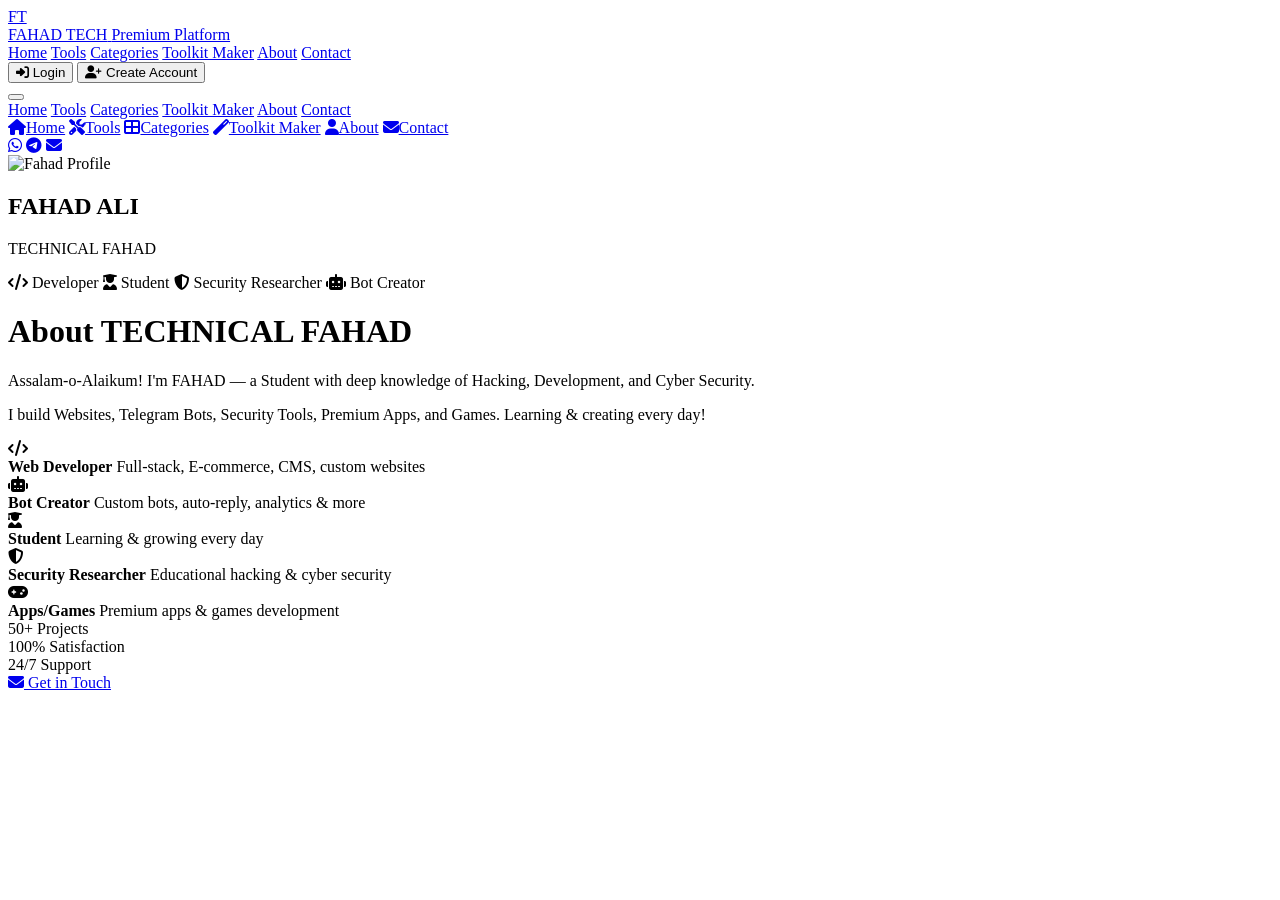
==== commit 3dfb08b2: "Add files via upload" ====
--- a/about.html
+++ b/about.html
@@ -2,13 +2,34 @@
 <html lang="en">
 <head>
     <meta charset="UTF-8">
-    <meta name="viewport" content="width=device-width, initial-scale=1.0">
+    <meta name="viewport" content="width=device-width, initial-scale=1.0, maximum-scale=5.0">
     <title>About - Fahad Tech</title>
     <link rel="preconnect" href="https://fonts.googleapis.com">
     <link rel="preconnect" href="https://fonts.gstatic.com" crossorigin>
     <link href="https://fonts.googleapis.com/css2?family=Inter:wght@300;400;500;600;700;800;900&family=Orbitron:wght@400;500;600;700;800;900&display=swap" rel="stylesheet">
     <link rel="stylesheet" href="https://cdnjs.cloudflare.com/ajax/libs/font-awesome/6.5.1/css/all.min.css">
     <link rel="stylesheet" href="css/style.css">
+    
+    <!-- Firebase SDKs -->
+    <script src="https://www.gstatic.com/firebasejs/10.7.1/firebase-app-compat.js"></script>
+    <script src="https://www.gstatic.com/firebasejs/10.7.1/firebase-auth-compat.js"></script>
+    <script src="https://www.gstatic.com/firebasejs/10.7.1/firebase-firestore-compat.js"></script>
+    
+    <!-- Firebase Configuration -->
+    <script>
+        const firebaseConfig = {
+            apiKey: "AIzaSyDHJflwa4XJ9koDqfsQ2tOCDm93TTUhKqA",
+            authDomain: "fahad-tech-website.firebaseapp.com",
+            projectId: "fahad-tech-website",
+            storageBucket: "fahad-tech-website.firebasestorage.app",
+            messagingSenderId: "487340113323",
+            appId: "1:487340113323:web:6c0923e8c95b4064e5a6ee"
+        };
+        
+        firebase.initializeApp(firebaseConfig);
+        const auth = firebase.auth();
+        const db = firebase.firestore();
+    </script>
 </head>
 <body class="about-page">
     <div class="page-background"></div>
@@ -33,6 +54,39 @@
                 <a href="contact.html" class="nav-link">Contact</a>
             </div>
             <div class="nav-right">
+                <!-- User Account Area -->
+                <div class="user-account-area" id="userAccountArea">
+                    <!-- Guest State -->
+                    <div class="guest-buttons" id="guestButtons">
+                        <button class="nav-auth-btn login-btn" onclick="openAuthModal('login')">
+                            <i class="fas fa-sign-in-alt"></i>
+                            Login
+                        </button>
+                        <button class="nav-auth-btn register-btn" onclick="openAuthModal('register')">
+                            <i class="fas fa-user-plus"></i>
+                            Create Account
+                        </button>
+                    </div>
+                    
+                    <!-- Logged In State -->
+                    <div class="user-logged-in" id="userLoggedIn" style="display: none;">
+                        <div class="user-credits-display">
+                            <i class="fas fa-coins"></i>
+                            <span id="navCredits">0</span>
+                            <span class="credits-label">Credits</span>
+                        </div>
+                        <div class="user-profile-menu">
+                            <button class="profile-btn" onclick="goToAccount()">
+                                <i class="fas fa-user-circle"></i>
+                                <span id="navUserName">Account</span>
+                            </button>
+                            <button class="logout-btn" onclick="logoutUser()">
+                                <i class="fas fa-sign-out-alt"></i>
+                            </button>
+                        </div>
+                    </div>
+                </div>
+                
                 <button class="hamburger" id="hamburgerBtn">
                     <span></span><span></span><span></span>
                 </button>
@@ -45,6 +99,9 @@
             <a href="toolkit-maker.html">Toolkit Maker</a>
             <a href="about.html" class="active">About</a>
             <a href="contact.html">Contact</a>
+            <div class="mobile-auth-area" id="mobileAuthArea">
+                <!-- Filled dynamically -->
+            </div>
         </div>
     </nav>
 
@@ -158,6 +215,92 @@
         </div>
     </main>
 
+    <!-- Auth Modal -->
+    <div class="modal-overlay" id="authModal" style="display: none;">
+        <div class="modal-box auth-modal">
+            <button class="modal-close" onclick="closeAuthModal()">&times;</button>
+            <div class="modal-header">
+                <h2 id="authModalTitle">Login</h2>
+                <p id="authModalSubtitle">Access your account</p>
+            </div>
+            
+            <!-- Login Form -->
+            <form id="loginForm" class="auth-form" onsubmit="handleLogin(event)">
+                <div class="form-group">
+                    <label><i class="fas fa-envelope"></i> Email</label>
+                    <input type="email" id="loginEmail" placeholder="Enter your email" required>
+                </div>
+                <div class="form-group">
+                    <label><i class="fas fa-lock"></i> Password</label>
+                    <input type="password" id="loginPassword" placeholder="Enter your password" required>
+                    <button type="button" class="password-toggle" onclick="togglePassword('loginPassword')">
+                        <i class="fas fa-eye"></i>
+                    </button>
+                </div>
+                <button type="submit" class="auth-submit-btn" id="loginBtn">
+                    <i class="fas fa-sign-in-alt"></i>
+                    Login
+                </button>
+                <p class="auth-switch">
+                    Don't have an account? 
+                    <a href="javascript:void(0)" onclick="switchAuthMode('register')">Register here</a>
+                </p>
+            </form>
+            
+            <!-- Register Form -->
+            <form id="registerForm" class="auth-form" style="display: none;" onsubmit="handleRegister(event)">
+                <div class="form-group">
+                    <label><i class="fas fa-user"></i> Display Name</label>
+                    <input type="text" id="registerName" placeholder="Enter your name" required>
+                </div>
+                <div class="form-group">
+                    <label><i class="fas fa-envelope"></i> Email</label>
+                    <input type="email" id="registerEmail" placeholder="Enter your email" required>
+                </div>
+                <div class="form-group">
+                    <label><i class="fas fa-lock"></i> Password</label>
+                    <input type="password" id="registerPassword" placeholder="Create a password" required minlength="6">
+                    <button type="button" class="password-toggle" onclick="togglePassword('registerPassword')">
+                        <i class="fas fa-eye"></i>
+                    </button>
+                </div>
+                <div class="form-group">
+                    <label><i class="fas fa-lock"></i> Confirm Password</label>
+                    <input type="password" id="registerConfirmPassword" placeholder="Confirm your password" required minlength="6">
+                    <button type="button" class="password-toggle" onclick="togglePassword('registerConfirmPassword')">
+                        <i class="fas fa-eye"></i>
+                    </button>
+                </div>
+                <button type="submit" class="auth-submit-btn" id="registerBtn">
+                    <i class="fas fa-user-plus"></i>
+                    Create Account
+                </button>
+                <p class="auth-switch">
+                    Already have an account? 
+                    <a href="javascript:void(0)" onclick="switchAuthMode('login')">Login here</a>
+                </p>
+            </form>
+        </div>
+    </div>
+
+    <!-- Toast Container -->
+    <div class="toast-container" id="toastContainer"></div>
+
     <script src="js/script.js"></script>
+    <script src="js/auth.js"></script>
+    <script src="js/credits.js"></script>
+    
+    <script>
+        // Initialize Firebase Auth State Detection
+        auth.onAuthStateChanged(function(user) {
+            if (user) {
+                // User is logged in
+                loadUserData(user);
+            } else {
+                // User is logged out
+                showGuestState();
+            }
+        });
+    </script>
 </body>
-</html>
+</html>
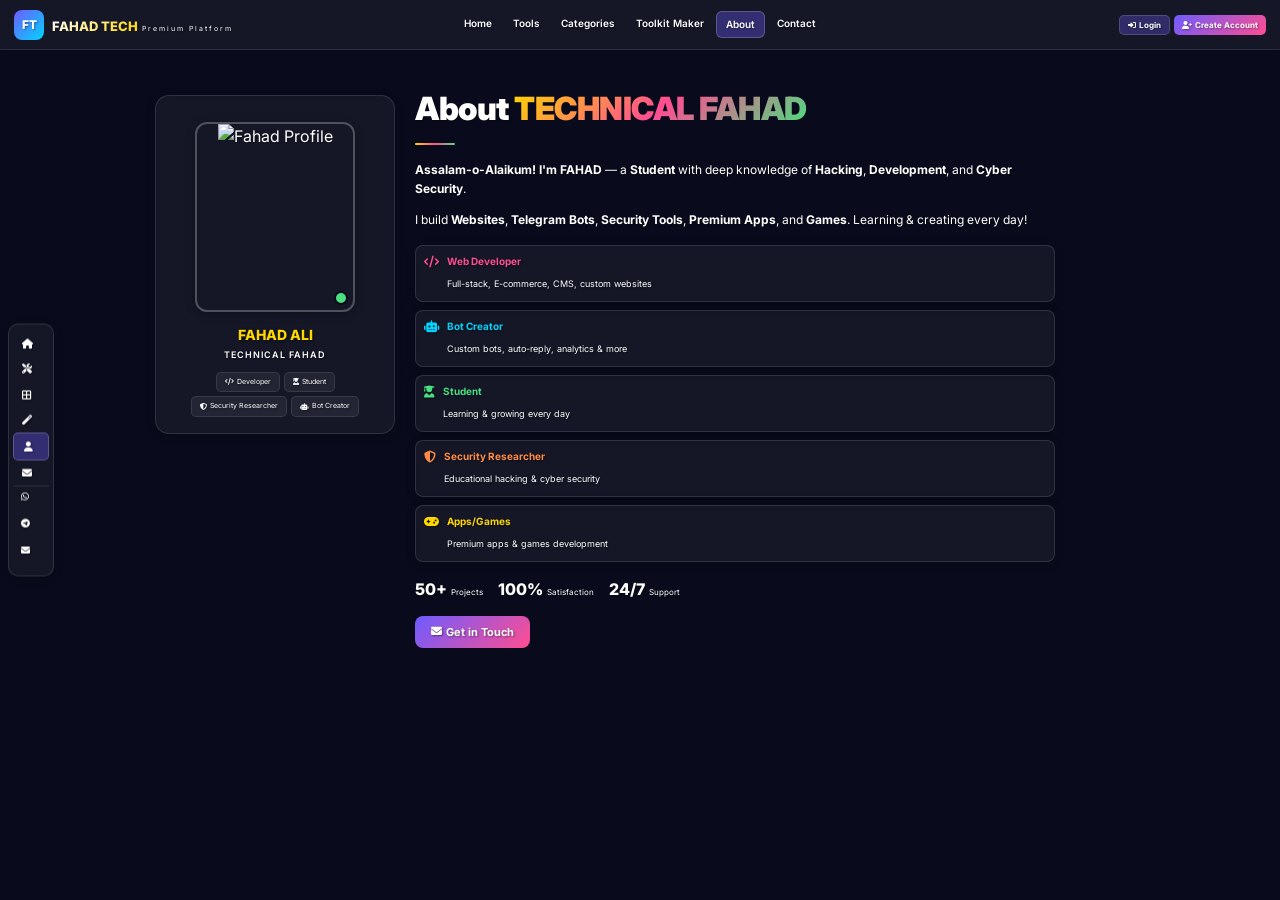
==== commit ae159bdf: "Update about.html" ====
--- a/about.html
+++ b/about.html
@@ -125,7 +125,8 @@
         <div class="about-wrapper">
             <div class="about-profile-card">
                 <div class="profile-image-wrapper">
-                    <img src="https://raw.githubusercontent.com/Devile146/Demols/main/Fahad.jpg" alt="Fahad Profile" id="profileImage">
+                    <!-- Updated Profile Picture (Dppic.jpg) -->
+                    <img src="Dppic.jpg" alt="Fahad Profile" id="profileImage" onerror="this.onerror=null; this.src='https://raw.githubusercontent.com/Devile146/Website/main/Dppic.jpg';">
                     <div class="profile-status-dot"></div>
                 </div>
                 <h2 class="profile-name">FAHAD ALI</h2>
@@ -303,4 +304,4 @@
         });
     </script>
 </body>
-</html>+                        </html>
--- a/css/style.css
+++ b/css/style.css
@@ -0,0 +1,1730 @@
+/* ============================================================
+   FAHAD TECH - FINAL COMPLETE CSS
+   Halka Shadow + Fixed Background + All Fixed
+   ============================================================ */
+
+:root {
+    --bg-primary: #0a0c1e;
+    --purple: #6D5CFF;
+    --blue: #3B82F6;
+    --pink: #FF4D91;
+    --green: #4ade80;
+    --cyan: #00d4ff;
+    --orange: #FF8C42;
+    --yellow: #FFD700;
+    --white: #ffffff;
+    --muted: #e0e0e8;
+    --border-light: rgba(255, 255, 255, 0.10);
+    --radius-sm: 8px;
+    --radius-md: 12px;
+    --radius-lg: 16px;
+    --transition-medium: 0.3s ease;
+}
+
+* { margin: 0; padding: 0; box-sizing: border-box; }
+
+body {
+    font-family: 'Inter', sans-serif;
+    background: var(--bg-primary);
+    color: var(--white);
+    line-height: 1.5;
+    min-height: 100vh;
+    overflow-x: hidden;
+}
+
+a { text-decoration: none; color: inherit; }
+button { cursor: pointer; font-family: inherit; border: none; background: none; }
+input, textarea, select { font-family: inherit; }
+
+/* ============ TEXT - WHITE + Halka Black Shadow ============ */
+h1, h2, h3, h4, h5, h6, p, span, a, button, label, strong, li, div {
+    color: #ffffff !important;
+    text-shadow: 1px 1px 2px rgba(0, 0, 0, 0.4) !important;
+}
+
+.gradient-text,
+.logo-name {
+    text-shadow: none !important;
+}
+
+.btn-toolkit,
+.tool-btn.premium-btn,
+.tool-category-badge.premium-badge,
+.contact-icon.premium,
+.download-btn {
+    color: #000000 !important;
+    text-shadow: none !important;
+}
+
+/* ============ BACKGROUND - FIXED (Scroll pe bhi fixed) ============ */
+.page-background {
+    position: fixed;
+    top: 0;
+    left: 0;
+    width: 100%;
+    height: 100%;
+    background-size: cover;
+    background-position: center;
+    background-repeat: no-repeat;
+    background-attachment: fixed;
+    z-index: -3;
+    filter: saturate(1.1) brightness(1.05);
+}
+
+.home-page .page-background,
+.tools-page .page-background,
+.categories-page .page-background,
+.about-page .page-background,
+.contact-page .page-background,
+.toolkit-page .page-background {
+    background-image: url("https://raw.githubusercontent.com/Devile146/Website/80cd9cde8726ff54a8c9f5cbde294787757acb6c/Photo.jpg");
+}
+
+.page-background::after {
+    content: '';
+    position: absolute;
+    inset: 0;
+    background: rgba(5, 5, 16, 0.08);
+    z-index: 1;
+}
+
+/* ============ KEYFRAMES ============ */
+@keyframes fadeInUp {
+    from { opacity: 0; transform: translateY(15px); }
+    to { opacity: 1; transform: translateY(0); }
+}
+
+@keyframes pulse {
+    0%, 100% { opacity: 1; }
+    50% { opacity: 0.4; }
+}
+
+@keyframes slideIn {
+    from { transform: translateX(100%); opacity: 0; }
+    to { transform: translateX(0); opacity: 1; }
+}
+
+@keyframes spin {
+    to { transform: rotate(360deg); }
+}
+
+/* ============ WHITE GLASS BOXES - Halka Shadow ============ */
+.hero-panel,
+.preview-card,
+.tool-card,
+.category-card,
+.contact-card,
+.builder-section,
+.about-profile-card,
+.contact-details-box,
+.sidebar,
+.panel-item,
+.value-item,
+.product-item,
+.theme-card,
+.generated-output {
+    background: rgba(255, 255, 255, 0.05) !important;
+    backdrop-filter: blur(3px) !important;
+    -webkit-backdrop-filter: blur(3px) !important;
+    border: 1px solid rgba(255, 255, 255, 0.12) !important;
+    box-shadow: 0 2px 8px rgba(0, 0, 0, 0.25), 0 1px 2px rgba(0, 0, 0, 0.15) !important;
+}
+
+/* ============ AUTHENTICATION STYLES ============ */
+.user-account-area {
+    display: flex;
+    align-items: center;
+    gap: 5px;
+}
+
+.guest-buttons {
+    display: flex;
+    gap: 4px;
+}
+
+.nav-auth-btn {
+    padding: 4px 8px;
+    border-radius: 5px;
+    font-size: 8px;
+    font-weight: 700;
+    display: inline-flex;
+    align-items: center;
+    gap: 3px;
+    transition: var(--transition-medium);
+    white-space: nowrap;
+}
+
+.login-btn {
+    background: rgba(109, 92, 255, 0.3);
+    border: 1px solid rgba(255, 255, 255, 0.15);
+    color: #fff;
+}
+
+.login-btn:hover {
+    background: rgba(109, 92, 255, 0.5);
+}
+
+.register-btn {
+    background: linear-gradient(135deg, #6D5CFF, #FF4D91);
+    color: #fff;
+}
+
+.register-btn:hover {
+    transform: translateY(-1px);
+}
+
+.user-logged-in {
+    display: flex;
+    align-items: center;
+    gap: 6px;
+}
+
+.user-credits-display {
+    display: flex;
+    align-items: center;
+    gap: 3px;
+    background: rgba(255, 215, 0, 0.15);
+    border: 1px solid rgba(255, 215, 0, 0.3);
+    padding: 3px 6px;
+    border-radius: 5px;
+    font-size: 8px;
+}
+
+.user-credits-display i {
+    color: #FFD700;
+    font-size: 8px;
+}
+
+.user-credits-display span {
+    color: #FFD700 !important;
+    font-weight: 700;
+    text-shadow: none !important;
+}
+
+.credits-label {
+    font-size: 6px;
+    color: #FFD700 !important;
+    text-shadow: none !important;
+}
+
+.user-profile-menu {
+    display: flex;
+    gap: 3px;
+}
+
+.profile-btn, .logout-btn {
+    padding: 4px 6px;
+    border-radius: 4px;
+    font-size: 8px;
+    display: inline-flex;
+    align-items: center;
+    gap: 2px;
+    transition: var(--transition-medium);
+}
+
+.profile-btn {
+    background: rgba(109, 92, 255, 0.25);
+    border: 1px solid rgba(255, 255, 255, 0.12);
+    color: #fff;
+}
+
+.profile-btn:hover {
+    background: rgba(109, 92, 255, 0.4);
+}
+
+.logout-btn {
+    background: rgba(255, 77, 145, 0.25);
+    border: 1px solid rgba(255, 255, 255, 0.12);
+    color: #fff;
+}
+
+.logout-btn:hover {
+    background: rgba(255, 77, 145, 0.4);
+}
+
+.mobile-auth-area {
+    display: flex;
+    flex-direction: column;
+    gap: 5px;
+    padding-top: 8px;
+    border-top: 1px solid rgba(255, 255, 255, 0.1);
+    margin-top: 8px;
+}
+
+.mobile-auth-btn {
+    padding: 6px 10px;
+    border-radius: 5px;
+    font-size: 9px;
+    font-weight: 700;
+    display: flex;
+    align-items: center;
+    gap: 5px;
+    background: rgba(255, 255, 255, 0.06);
+    border: 1px solid rgba(255, 255, 255, 0.1);
+    color: #fff;
+}
+
+.mobile-user-info {
+    display: flex;
+    flex-direction: column;
+    gap: 3px;
+}
+
+.mobile-user-name {
+    font-size: 10px;
+    font-weight: 700;
+    color: #FFD700 !important;
+    text-shadow: none !important;
+}
+
+.mobile-user-credits {
+    font-size: 8px;
+    color: #FFD700 !important;
+    text-shadow: none !important;
+}
+
+.mobile-logout-btn {
+    padding: 6px 10px;
+    border-radius: 5px;
+    font-size: 9px;
+    font-weight: 700;
+    display: flex;
+    align-items: center;
+    gap: 5px;
+    background: rgba(255, 77, 145, 0.25);
+    border: 1px solid rgba(255, 255, 255, 0.1);
+    color: #fff;
+}
+
+/* ============ MODAL STYLES ============ */
+.modal-overlay {
+    position: fixed;
+    top: 0;
+    left: 0;
+    width: 100%;
+    height: 100%;
+    background: rgba(0, 0, 0, 0.75);
+    backdrop-filter: blur(8px);
+    -webkit-backdrop-filter: blur(8px);
+    z-index: 3000;
+    display: flex;
+    align-items: center;
+    justify-content: center;
+    padding: 15px;
+    animation: fadeInUp 0.3s ease;
+}
+
+.modal-box {
+    background: rgba(255, 255, 255, 0.08);
+    backdrop-filter: blur(20px);
+    -webkit-backdrop-filter: blur(20px);
+    border: 1px solid rgba(255, 255, 255, 0.15);
+    border-radius: 16px;
+    padding: 20px;
+    max-width: 320px;
+    width: 100%;
+    position: relative;
+    box-shadow: 0 8px 32px rgba(0, 0, 0, 0.3);
+    animation: fadeInUp 0.3s ease;
+}
+
+.modal-close {
+    position: absolute;
+    top: 10px;
+    right: 10px;
+    font-size: 20px;
+    color: #fff !important;
+    width: 28px;
+    height: 28px;
+    display: flex;
+    align-items: center;
+    justify-content: center;
+    border-radius: 50%;
+    background: rgba(255, 255, 255, 0.1);
+    transition: var(--transition-medium);
+}
+
+.modal-close:hover {
+    background: rgba(255, 255, 255, 0.2);
+    transform: rotate(90deg);
+}
+
+.modal-header {
+    text-align: center;
+    margin-bottom: 15px;
+}
+
+.modal-header h2 {
+    font-size: 20px;
+    font-weight: 800;
+    margin-bottom: 3px;
+    background: linear-gradient(135deg, #FFD700, #FF4D91);
+    -webkit-background-clip: text;
+    -webkit-text-fill-color: transparent;
+    background-clip: text;
+    text-shadow: none !important;
+}
+
+.modal-header p {
+    font-size: 10px;
+    color: #fff;
+    opacity: 0.8;
+}
+
+.auth-form {
+    display: flex;
+    flex-direction: column;
+    gap: 10px;
+}
+
+.form-group {
+    display: flex;
+    flex-direction: column;
+    gap: 4px;
+    position: relative;
+}
+
+.form-group label {
+    font-size: 9px;
+    font-weight: 700;
+    color: #fff !important;
+    text-shadow: none !important;
+    display: flex;
+    align-items: center;
+    gap: 5px;
+}
+
+.form-group label i {
+    color: #FFD700 !important;
+    text-shadow: none !important;
+    font-size: 9px;
+}
+
+.form-group input {
+    background: rgba(255, 255, 255, 0.06);
+    border: 1px solid rgba(255, 255, 255, 0.12);
+    border-radius: 8px;
+    padding: 8px 10px;
+    color: #fff;
+    font-size: 10px;
+    transition: var(--transition-medium);
+}
+
+.form-group input:focus {
+    outline: none;
+    border-color: #6D5CFF;
+    box-shadow: 0 0 0 2px rgba(109, 92, 255, 0.2);
+}
+
+.form-group input::placeholder {
+    color: rgba(255, 255, 255, 0.5);
+}
+
+.password-toggle {
+    position: absolute;
+    right: 8px;
+    top: 24px;
+    color: rgba(255, 255, 255, 0.6);
+    font-size: 11px;
+    cursor: pointer;
+}
+
+.password-toggle:hover {
+    color: #fff;
+}
+
+.auth-submit-btn {
+    padding: 9px;
+    background: linear-gradient(135deg, #6D5CFF, #FF4D91);
+    border-radius: 8px;
+    color: #fff;
+    font-size: 11px;
+    font-weight: 700;
+    display: flex;
+    align-items: center;
+    justify-content: center;
+    gap: 5px;
+    transition: var(--transition-medium);
+    margin-top: 5px;
+}
+
+.auth-submit-btn:hover {
+    transform: translateY(-2px);
+    box-shadow: 0 4px 15px rgba(109, 92, 255, 0.4);
+}
+
+.auth-submit-btn:disabled {
+    opacity: 0.6;
+    cursor: not-allowed;
+    transform: none;
+}
+
+.auth-switch {
+    text-align: center;
+    font-size: 9px;
+    color: #fff;
+    margin-top: 5px;
+}
+
+.auth-switch a {
+    color: #FFD700 !important;
+    text-shadow: none !important;
+    font-weight: 700;
+}
+
+.auth-switch a:hover {
+    text-decoration: underline;
+}
+
+/* ============ INSUFFICIENT CREDITS MODAL ============ */
+.insufficient-modal {
+    max-width: 280px;
+}
+
+.insufficient-icon {
+    width: 50px;
+    height: 50px;
+    border-radius: 50%;
+    background: rgba(255, 215, 0, 0.15);
+    border: 2px solid rgba(255, 215, 0, 0.4);
+    display: flex;
+    align-items: center;
+    justify-content: center;
+    font-size: 20px;
+    color: #FFD700 !important;
+    text-shadow: none !important;
+    margin: 0 auto 10px;
+    animation: pulse 2s infinite;
+}
+
+.credits-info {
+    background: rgba(255, 255, 255, 0.04);
+    border: 1px solid rgba(255, 255, 255, 0.08);
+    border-radius: 8px;
+    padding: 10px;
+    margin-bottom: 15px;
+}
+
+.credit-row {
+    display: flex;
+    justify-content: space-between;
+    align-items: center;
+    padding: 4px 0;
+    font-size: 9px;
+}
+
+.credit-row span {
+    color: #fff;
+}
+
+.credit-row strong {
+    color: #FFD700 !important;
+    text-shadow: none !important;
+    font-size: 11px;
+}
+
+.modal-actions {
+    display: flex;
+    gap: 6px;
+}
+
+.buy-credits-btn {
+    flex: 1;
+    padding: 8px;
+    background: linear-gradient(135deg, #FFD700, #FF8C42);
+    border-radius: 6px;
+    color: #000 !important;
+    text-shadow: none !important;
+    font-size: 9px;
+    font-weight: 700;
+    display: flex;
+    align-items: center;
+    justify-content: center;
+    gap: 4px;
+    transition: var(--transition-medium);
+}
+
+.buy-credits-btn:hover {
+    transform: translateY(-2px);
+}
+
+.close-modal-btn {
+    padding: 8px 12px;
+    background: rgba(255, 255, 255, 0.06);
+    border: 1px solid rgba(255, 255, 255, 0.1);
+    border-radius: 6px;
+    color: #fff;
+    font-size: 9px;
+    font-weight: 700;
+}
+
+/* ============ TOAST NOTIFICATIONS ============ */
+.toast-container {
+    position: fixed;
+    top: 60px;
+    right: 15px;
+    z-index: 4000;
+    display: flex;
+    flex-direction: column;
+    gap: 8px;
+    max-width: 280px;
+}
+
+.toast {
+    background: rgba(255, 255, 255, 0.08);
+    backdrop-filter: blur(20px);
+    -webkit-backdrop-filter: blur(20px);
+    border: 1px solid rgba(255, 255, 255, 0.15);
+    border-radius: 8px;
+    padding: 10px 12px;
+    display: flex;
+    align-items: center;
+    gap: 8px;
+    font-size: 9px;
+    color: #fff;
+    box-shadow: 0 4px 15px rgba(0, 0, 0, 0.3);
+    transform: translateX(100%);
+    opacity: 0;
+    transition: all 0.3s ease;
+}
+
+.toast.show {
+    transform: translateX(0);
+    opacity: 1;
+}
+
+.toast i {
+    font-size: 12px;
+    flex-shrink: 0;
+}
+
+.toast-success i {
+    color: #4ade80 !important;
+    text-shadow: none !important;
+}
+
+.toast-error i {
+    color: #FF4D91 !important;
+    text-shadow: none !important;
+}
+
+.toast-info i {
+    color: #00d4ff !important;
+    text-shadow: none !important;
+}
+
+.toast-warning i {
+    color: #FFD700 !important;
+    text-shadow: none !important;
+}
+
+/* ============ LOADING OVERLAY ============ */
+.loading-overlay {
+    position: fixed;
+    top: 0;
+    left: 0;
+    width: 100%;
+    height: 100%;
+    background: rgba(0, 0, 0, 0.8);
+    backdrop-filter: blur(10px);
+    -webkit-backdrop-filter: blur(10px);
+    z-index: 5000;
+    display: flex;
+    align-items: center;
+    justify-content: center;
+}
+
+.loading-box {
+    text-align: center;
+    padding: 30px;
+    background: rgba(255, 255, 255, 0.08);
+    border: 1px solid rgba(255, 255, 255, 0.15);
+    border-radius: 16px;
+    max-width: 250px;
+    width: 100%;
+}
+
+.loading-spinner {
+    width: 40px;
+    height: 40px;
+    border: 3px solid rgba(255, 255, 255, 0.1);
+    border-top: 3px solid #6D5CFF;
+    border-radius: 50%;
+    margin: 0 auto 15px;
+    animation: spin 1s linear infinite;
+}
+
+.loading-box p {
+    font-size: 11px;
+    color: #fff;
+    font-weight: 600;
+}
+
+/* ============ PROTECTED ACCESS ============ */
+.protected-access {
+    position: fixed;
+    top: 0;
+    left: 0;
+    width: 100%;
+    height: 100%;
+    z-index: 2500;
+    display: flex;
+    align-items: center;
+    justify-content: center;
+    padding: 15px;
+    background: rgba(0, 0, 0, 0.5);
+}
+
+.protected-box {
+    background: rgba(255, 255, 255, 0.08);
+    backdrop-filter: blur(20px);
+    -webkit-backdrop-filter: blur(20px);
+    border: 1px solid rgba(255, 255, 255, 0.15);
+    border-radius: 16px;
+    padding: 25px;
+    max-width: 300px;
+    width: 100%;
+    text-align: center;
+    box-shadow: 0 8px 32px rgba(0, 0, 0, 0.3);
+}
+
+.protected-icon {
+    width: 60px;
+    height: 60px;
+    border-radius: 50%;
+    background: rgba(109, 92, 255, 0.15);
+    border: 2px solid rgba(109, 92, 255, 0.4);
+    display: flex;
+    align-items: center;
+    justify-content: center;
+    font-size: 25px;
+    color: #6D5CFF !important;
+    text-shadow: none !important;
+    margin: 0 auto 15px;
+    animation: pulse 2s infinite;
+}
+
+.protected-box h2 {
+    font-size: 18px;
+    font-weight: 800;
+    margin-bottom: 8px;
+    background: linear-gradient(135deg, #FFD700, #FF4D91);
+    -webkit-background-clip: text;
+    -webkit-text-fill-color: transparent;
+    background-clip: text;
+    text-shadow: none !important;
+}
+
+.protected-box p {
+    font-size: 10px;
+    color: #fff;
+    margin-bottom: 15px;
+}
+
+.protected-actions {
+    display: flex;
+    gap: 8px;
+    justify-content: center;
+}
+
+.btn-secondary {
+    padding: 8px 16px;
+    background: rgba(255, 255, 255, 0.06);
+    border: 1px solid rgba(255, 255, 255, 0.1);
+    border-radius: 8px;
+    color: #fff;
+    font-size: 10px;
+    font-weight: 700;
+    display: inline-flex;
+    align-items: center;
+    gap: 5px;
+    transition: var(--transition-medium);
+}
+
+.btn-secondary:hover {
+    background: rgba(255, 255, 255, 0.12);
+}
+
+/* ============ NAVBAR ============ */
+.navbar {
+    position: fixed;
+    top: 0;
+    left: 0;
+    right: 0;
+    z-index: 1000;
+    background: rgba(255, 255, 255, 0.05);
+    backdrop-filter: blur(4px);
+    -webkit-backdrop-filter: blur(4px);
+    border-bottom: 1px solid rgba(255, 255, 255, 0.10);
+    height: 50px;
+}
+
+.nav-container {
+    display: flex;
+    align-items: center;
+    justify-content: space-between;
+    height: 100%;
+    padding: 0 14px;
+    max-width: 1400px;
+    margin: 0 auto;
+}
+
+.nav-logo { display: flex; align-items: center; gap: 8px; }
+
+.logo-icon {
+    width: 30px;
+    height: 30px;
+    background: linear-gradient(135deg, #6D5CFF, #00d4ff);
+    border-radius: 8px;
+    display: flex;
+    align-items: center;
+    justify-content: center;
+    font-weight: 800;
+    font-size: 12px;
+    color: white;
+}
+
+.logo-name {
+    font-weight: 800;
+    font-size: 13px;
+    background: linear-gradient(135deg, #ffffff, #FFD700);
+    -webkit-background-clip: text;
+    -webkit-text-fill-color: transparent;
+    text-shadow: none !important;
+}
+
+.logo-tagline { font-size: 7px; color: #fff; letter-spacing: 2px; }
+
+.nav-center {
+    display: flex;
+    gap: 3px;
+    position: absolute;
+    left: 50%;
+    transform: translateX(-50%);
+}
+
+.nav-link {
+    color: #fff;
+    padding: 5px 9px;
+    border-radius: 6px;
+    font-size: 10px;
+    font-weight: 600;
+    transition: var(--transition-medium);
+    white-space: nowrap;
+}
+
+.nav-link:hover { background: rgba(255, 255, 255, 0.10); }
+.nav-link.active { background: rgba(109, 92, 255, 0.35); border: 1px solid rgba(255, 255, 255, 0.20); }
+
+.nav-right { display: flex; align-items: center; gap: 6px; }
+
+.nav-search {
+    display: flex;
+    align-items: center;
+    gap: 4px;
+    background: rgba(255, 255, 255, 0.06);
+    border: 1px solid rgba(255, 255, 255, 0.10);
+    border-radius: 6px;
+    padding: 4px 8px;
+}
+
+.nav-search input {
+    background: transparent;
+    border: none;
+    outline: none;
+    color: #fff;
+    font-size: 9px;
+    width: 70px;
+}
+
+.hamburger { display: none; flex-direction: column; gap: 3px; padding: 4px; }
+.hamburger span { width: 16px; height: 2px; background: #fff; border-radius: 2px; }
+
+.mobile-menu {
+    display: none;
+    background: rgba(10, 12, 30, 0.85);
+    padding: 6px 10px;
+    flex-direction: column;
+    max-height: 0;
+    overflow: hidden;
+    transition: max-height 0.3s;
+}
+
+.mobile-menu.open { max-height: 400px; }
+.mobile-menu a { color: #fff; padding: 6px 8px; font-size: 10px; border-radius: 5px; }
+.mobile-menu a:hover, .mobile-menu a.active { background: rgba(255, 255, 255, 0.10); }
+
+/* ============ SIDEBAR ============ */
+.sidebar {
+    position: fixed;
+    left: 8px;
+    top: 50%;
+    transform: translateY(-50%);
+    z-index: 900;
+    border-radius: 10px;
+    padding: 6px 4px;
+    min-height: 240px;
+    display: flex;
+    flex-direction: column;
+    justify-content: space-between;
+}
+
+.sidebar-link {
+    display: flex;
+    align-items: center;
+    gap: 6px;
+    color: #fff;
+    padding: 6px 7px;
+    border-radius: 5px;
+    font-size: 9px;
+    white-space: nowrap;
+}
+
+.sidebar-link i { font-size: 10px; width: 14px; text-align: center; }
+.sidebar-link span { opacity: 0; width: 0; overflow: hidden; transition: 0.3s; }
+.sidebar-link:hover span { opacity: 1; width: 50px; }
+.sidebar-link:hover { background: rgba(255, 255, 255, 0.10); }
+.sidebar-link.active { background: rgba(109, 92, 255, 0.35); border: 1px solid rgba(255, 255, 255, 0.20); }
+
+.sidebar-footer { display: flex; flex-direction: column; gap: 3px; padding-top: 5px; border-top: 1px solid rgba(255, 255, 255, 0.10); }
+.sidebar-social { display: flex; justify-content: center; width: 24px; height: 24px; border-radius: 5px; color: #fff; font-size: 9px; }
+.sidebar-social:hover { background: rgba(255, 255, 255, 0.10); }
+
+/* ============ MAIN CONTENT ============ */
+.main-content {
+    margin-left: 55px;
+    padding: 65px 14px 25px;
+    max-width: 1100px;
+    margin-right: auto;
+}
+
+.page-header { text-align: center; margin-bottom: 25px; padding-top: 10px; }
+
+.page-title {
+    font-size: clamp(22px, 3vw, 32px);
+    font-weight: 900;
+    letter-spacing: -0.5px;
+    margin-bottom: 4px;
+    color: #fff;
+}
+
+.gradient-text {
+    background: linear-gradient(135deg, #FFD700, #FF4D91, #4ade80);
+    -webkit-background-clip: text;
+    -webkit-text-fill-color: transparent;
+    text-shadow: none !important;
+}
+
+.page-description { color: #fff; font-size: clamp(10px, 1.2vw, 12px); }
+
+/* ============ HERO ============ */
+.hero-dashboard { padding: 10px 0; }
+.hero-main { display: flex; gap: 20px; align-items: center; justify-content: center; }
+
+.hero-badge {
+    display: inline-flex;
+    align-items: center;
+    gap: 4px;
+    background: rgba(255, 255, 255, 0.06);
+    border: 1px solid rgba(255, 255, 255, 0.10);
+    padding: 3px 8px;
+    border-radius: 12px;
+    font-size: 8px;
+    color: #fff;
+    margin-bottom: 8px;
+}
+
+.badge-pulse { width: 5px; height: 5px; border-radius: 50%; background: #4ade80; animation: pulse 2s infinite; }
+
+.hero-title { font-size: clamp(26px, 4vw, 44px); font-weight: 900; letter-spacing: -1px; margin-bottom: 4px; }
+.hero-subtitle { font-size: clamp(12px, 1.5vw, 15px); font-weight: 600; margin-bottom: 6px; }
+.hero-description { color: #fff; font-size: clamp(10px, 1vw, 12px); max-width: 380px; margin-bottom: 12px; }
+
+.hero-actions { display: flex; gap: 8px; margin-bottom: 12px; flex-wrap: wrap; justify-content: center; }
+
+.btn-primary, .btn-toolkit {
+    display: inline-flex;
+    align-items: center;
+    gap: 4px;
+    padding: 8px 16px;
+    border-radius: 8px;
+    font-size: 11px;
+    font-weight: 700;
+    width: auto;
+    transition: var(--transition-medium);
+}
+
+.btn-primary { background: linear-gradient(135deg, #6D5CFF, #FF4D91); color: #fff; }
+.btn-primary:hover { transform: translateY(-2px); }
+.btn-toolkit { background: linear-gradient(135deg, #FFD700, #FF8C42); color: #000; text-shadow: none !important; }
+.btn-toolkit:hover { transform: translateY(-2px); }
+
+.hero-stats-mini { display: flex; gap: 15px; justify-content: center; }
+.mini-stat-value { font-size: 16px; font-weight: 800; color: #FFD700; }
+.mini-stat-label { font-size: 8px; color: #fff; }
+
+/* ============ HERO PANEL ============ */
+.hero-panel {
+    flex: 0 0 230px;
+    border-radius: 14px;
+    padding: 14px;
+}
+
+.panel-header { display: flex; justify-content: space-between; margin-bottom: 8px; padding-bottom: 6px; border-bottom: 1px solid rgba(255, 255, 255, 0.08); }
+.panel-title { font-size: 10px; font-weight: 700; color: #fff; display: flex; align-items: center; gap: 4px; }
+.panel-title i { color: #FFD700; }
+.panel-live { background: rgba(74, 222, 128, 0.25); color: #fff; padding: 1px 5px; border-radius: 3px; font-size: 6px; }
+
+.panel-items { display: flex; flex-direction: column; gap: 5px; }
+
+.panel-item {
+    display: flex;
+    align-items: center;
+    gap: 6px;
+    padding: 5px;
+    border-radius: 6px;
+    background: rgba(255, 255, 255, 0.04);
+}
+
+.item-icon { width: 22px; height: 22px; border-radius: 5px; display: flex; align-items: center; justify-content: center; font-size: 9px; flex-shrink: 0; }
+.item-icon.purple { background: rgba(109, 92, 255, 0.35); color: #fff; }
+.item-icon.blue { background: rgba(0, 212, 255, 0.35); color: #fff; }
+.item-icon.pink { background: rgba(255, 77, 145, 0.35); color: #fff; }
+.item-icon.green { background: rgba(255, 215, 0, 0.35); color: #000; text-shadow: none !important; }
+
+.item-info strong { font-size: 9px; font-weight: 700; color: #fff; display: block; }
+.item-info span { font-size: 7px; color: #fff; }
+
+.status-icon { color: #4ade80; font-size: 8px; }
+.status-arrow { color: #FFD700; font-size: 8px; cursor: pointer; }
+
+.panel-footer { display: flex; justify-content: space-between; margin-top: 6px; padding-top: 6px; border-top: 1px solid rgba(255, 255, 255, 0.08); font-size: 7px; color: #fff; }
+
+/* ============ PREVIEW CARDS ============ */
+.feature-preview { padding: 15px 0; }
+.preview-grid { display: grid; grid-template-columns: repeat(auto-fit, minmax(200px, 1fr)); gap: 12px; max-width: 800px; margin: 0 auto; }
+
+.preview-card {
+    border-radius: 12px;
+    padding: 14px;
+    transition: var(--transition-medium);
+    display: block;
+}
+
+.preview-card:hover { transform: translateY(-2px); }
+
+.preview-icon {
+    width: 28px;
+    height: 28px;
+    border-radius: 6px;
+    background: rgba(109, 92, 255, 0.35);
+    display: flex;
+    align-items: center;
+    justify-content: center;
+    color: #fff;
+    font-size: 12px;
+    margin-bottom: 8px;
+}
+
+.preview-card h3 { font-size: 12px; font-weight: 700; color: #fff; margin-bottom: 3px; }
+.preview-card p { font-size: 9px; color: #fff; margin-bottom: 8px; }
+.preview-link { font-size: 9px; font-weight: 700; color: #FFD700; }
+
+/* ============ FILTER BUTTONS ============ */
+.tools-filter {
+    display: flex;
+    gap: 6px;
+    justify-content: center;
+    flex-wrap: wrap;
+    margin-bottom: 18px;
+}
+
+.filter-btn {
+    padding: 5px 12px;
+    border-radius: 15px;
+    font-size: 8px;
+    font-weight: 700;
+    transition: var(--transition-medium);
+    white-space: nowrap;
+    border: 1px solid rgba(255, 255, 255, 0.15);
+    background: rgba(255, 255, 255, 0.06);
+    color: #fff;
+}
+
+.filter-btn:hover { transform: translateY(-1px); }
+.filter-btn.active {
+    background: linear-gradient(135deg, #6D5CFF, #FF4D91) !important;
+    color: #fff !important;
+    border-color: #fff !important;
+}
+
+/* ============ TOOLS GRID ============ */
+.tools-grid {
+    display: grid;
+    grid-template-columns: repeat(auto-fit, minmax(180px, 1fr));
+    gap: 12px;
+    max-width: 900px;
+    margin: 0 auto;
+}
+
+.tool-card {
+    border-radius: 12px;
+    padding: 14px 8px;
+    min-height: 110px;
+    display: flex;
+    flex-direction: column;
+    align-items: center;
+    text-align: center;
+    justify-content: center;
+    transition: var(--transition-medium);
+}
+
+.tool-card:hover { transform: translateY(-2px); }
+
+.tool-icon {
+    width: 32px;
+    height: 32px;
+    border-radius: 8px;
+    display: flex;
+    align-items: center;
+    justify-content: center;
+    font-size: 14px;
+    margin-bottom: 6px;
+}
+
+.tool-category-badge {
+    font-size: 7px;
+    padding: 2px 6px;
+    border-radius: 4px;
+    color: #fff;
+    background: rgba(109, 92, 255, 0.35);
+    margin-bottom: 5px;
+}
+
+.tool-category-badge.premium-badge { color: #000; background: rgba(255, 215, 0, 0.5); text-shadow: none !important; }
+
+.tool-card h3 {
+    font-size: 11px;
+    font-weight: 700;
+    background: linear-gradient(135deg, #FFD700, #FF4D91);
+    -webkit-background-clip: text;
+    -webkit-text-fill-color: transparent;
+    background-clip: text;
+    text-shadow: none !important;
+    margin-bottom: 3px;
+}
+
+.tool-card p { font-size: 8px; color: #fff; margin-bottom: 8px; }
+
+.tool-btn {
+    display: inline-flex;
+    align-items: center;
+    gap: 4px;
+    padding: 6px 12px;
+    border-radius: 6px;
+    font-size: 9px;
+    font-weight: 700;
+    width: auto;
+    transition: var(--transition-medium);
+}
+
+.tool-btn.free-btn { background: linear-gradient(135deg, #6D5CFF, #FF4D91); color: #fff; }
+.tool-btn.premium-btn { background: linear-gradient(135deg, #FFD700, #FF8C42); color: #000; text-shadow: none !important; }
+
+.tools-empty { text-align: center; padding: 25px; color: #fff; }
+.tools-empty i { font-size: 25px; margin-bottom: 6px; opacity: 0.6; }
+
+/* ============ VISIT MODAL ============ */
+.visit-modal {
+    position: fixed;
+    top: 0;
+    left: 0;
+    width: 100%;
+    height: 100%;
+    background: rgba(0, 0, 0, 0.7);
+    z-index: 2000;
+    display: flex;
+    align-items: center;
+    justify-content: center;
+    padding: 10px;
+}
+
+.visit-modal-content {
+    background: rgba(255, 255, 255, 0.08);
+    backdrop-filter: blur(10px);
+    border: 1px solid rgba(255, 255, 255, 0.15);
+    border-radius: 12px;
+    padding: 18px;
+    max-width: 280px;
+    width: 100%;
+    text-align: center;
+    position: relative;
+}
+
+.visit-close { position: absolute; top: 6px; right: 6px; font-size: 14px; color: #fff; }
+.visit-modal-content h3 { font-size: 13px; font-weight: 700; color: #fff; margin-bottom: 5px; }
+.visit-modal-content p { font-size: 9px; color: #fff; margin-bottom: 10px; }
+
+.visit-link-btn {
+    display: inline-flex;
+    align-items: center;
+    gap: 4px;
+    padding: 7px 14px;
+    border-radius: 6px;
+    background: linear-gradient(135deg, #6D5CFF, #FF4D91);
+    color: #fff;
+    font-size: 10px;
+    font-weight: 700;
+    margin-bottom: 5px;
+    width: 100%;
+    justify-content: center;
+}
+
+.cancel-visit {
+    display: block;
+    width: 100%;
+    padding: 5px;
+    background: rgba(255, 255, 255, 0.08);
+    border: 1px solid rgba(255, 255, 255, 0.15);
+    border-radius: 5px;
+    color: #fff;
+    font-size: 8px;
+}
+
+/* ============ CATEGORIES ============ */
+.categories-grid {
+    display: grid;
+    grid-template-columns: repeat(auto-fit, minmax(160px, 1fr));
+    gap: 12px;
+    max-width: 900px;
+    margin: 0 auto;
+}
+
+.category-card {
+    border-radius: 12px;
+    padding: 14px;
+    text-align: center;
+    transition: var(--transition-medium);
+    display: block;
+}
+
+.category-card:hover { transform: translateY(-2px); }
+
+.category-icon {
+    width: 30px;
+    height: 30px;
+    border-radius: 8px;
+    display: flex;
+    align-items: center;
+    justify-content: center;
+    font-size: 14px;
+    margin: 0 auto 8px;
+}
+
+.category-card h3 {
+    font-size: 12px;
+    font-weight: 700;
+    background: linear-gradient(135deg, #00d4ff, #6D5CFF);
+    -webkit-background-clip: text;
+    -webkit-text-fill-color: transparent;
+    background-clip: text;
+    text-shadow: none !important;
+    margin-bottom: 3px;
+}
+
+.category-card p { font-size: 9px; color: #fff; margin-bottom: 8px; }
+.category-badge { font-size: 8px; font-weight: 700; color: #FFD700; }
+
+/* ============ ABOUT - Rectangle Photo ============ */
+.about-wrapper { display: flex; gap: 20px; align-items: flex-start; padding-top: 20px; max-width: 900px; margin: 0 auto; }
+
+.about-profile-card {
+    flex: 0 0 240px;
+    border-radius: 14px;
+    padding: 16px;
+    text-align: center;
+    position: sticky;
+    top: 70px;
+    margin-top: 10px;
+}
+
+.profile-image-wrapper {
+    position: relative;
+    width: 160px;
+    height: 190px;
+    margin: 10px auto 12px;
+    border-radius: 12px;
+    overflow: hidden;
+    border: 2px solid rgba(255, 255, 255, 0.25);
+    box-shadow: 0 2px 10px rgba(0, 0, 0, 0.3);
+    background: transparent;
+}
+
+.profile-image-wrapper img { width: 100%; height: 100%; object-fit: cover; }
+
+.profile-status-dot {
+    position: absolute;
+    bottom: 5px;
+    right: 5px;
+    width: 14px;
+    height: 14px;
+    border-radius: 50%;
+    background: #4ade80;
+    border: 2px solid #0a0c1e;
+}
+
+.profile-name {
+    font-size: 14px;
+    font-weight: 800;
+    margin-bottom: 3px;
+    color: #FFD700 !important;
+    text-shadow: 1px 1px 3px rgba(0, 0, 0, 0.5) !important;
+}
+
+.profile-title { font-size: 9px; color: #fff; font-weight: 600; letter-spacing: 1px; margin-bottom: 10px; }
+
+.profile-tags { display: flex; gap: 4px; justify-content: center; flex-wrap: wrap; }
+
+.tag {
+    background: rgba(255, 255, 255, 0.06);
+    border: 1px solid rgba(255, 255, 255, 0.10);
+    padding: 4px 8px;
+    border-radius: 5px;
+    font-size: 7px;
+    color: #fff;
+    display: flex;
+    align-items: center;
+    gap: 3px;
+}
+
+.tag i { font-size: 7px; }
+
+.about-content { flex: 1; }
+
+.about-divider {
+    width: 40px;
+    height: 2px;
+    background: linear-gradient(90deg, #FFD700, #FF4D91, #4ade80);
+    border-radius: 2px;
+    margin: 10px 0 15px;
+}
+
+.about-text { color: #fff; font-size: 12px; line-height: 1.6; margin-bottom: 12px; }
+.highlight-text { color: #FFD700; font-weight: 700; }
+
+.about-values { display: flex; flex-direction: column; gap: 8px; margin: 15px 0; }
+
+.value-item {
+    display: flex;
+    align-items: flex-start;
+    gap: 8px;
+    padding: 8px;
+    background: rgba(255, 255, 255, 0.04);
+    border-radius: 8px;
+}
+
+.value-item i { font-size: 12px; margin-top: 2px; }
+.value-item strong { font-size: 10px; font-weight: 700; color: #fff; display: block; }
+.value-item span { font-size: 9px; color: #fff; }
+
+.value-item:nth-child(1) strong, .value-item:nth-child(1) i { color: #FF4D91 !important; }
+.value-item:nth-child(2) strong, .value-item:nth-child(2) i { color: #00d4ff !important; }
+.value-item:nth-child(3) strong, .value-item:nth-child(3) i { color: #4ade80 !important; }
+.value-item:nth-child(4) strong, .value-item:nth-child(4) i { color: #FF8C42 !important; }
+.value-item:nth-child(5) strong, .value-item:nth-child(5) i { color: #FFD700 !important; }
+
+.about-stats { display: flex; gap: 15px; margin: 15px 0; }
+.about-stat-num { font-size: 16px; font-weight: 800; color: #FFD700; }
+.about-stat-label { font-size: 8px; color: #fff; }
+
+/* ============ CONTACT ============ */
+.contact-grid { display: grid; grid-template-columns: repeat(auto-fit, minmax(180px, 1fr)); gap: 12px; max-width: 800px; margin: 0 auto; }
+
+.contact-card {
+    border-radius: 12px;
+    padding: 14px;
+    display: flex;
+    align-items: center;
+    gap: 10px;
+    transition: var(--transition-medium);
+}
+
+.contact-card:hover { transform: translateY(-2px); }
+
+.contact-icon {
+    width: 28px;
+    height: 28px;
+    border-radius: 6px;
+    display: flex;
+    align-items: center;
+    justify-content: center;
+    font-size: 12px;
+    flex-shrink: 0;
+}
+
+.contact-icon.whatsapp {
+    background: linear-gradient(135deg, #25D366, #128C7E) !important;
+    color: #fff !important;
+    box-shadow: 0 0 12px rgba(37, 211, 102, 0.4) !important;
+}
+
+.contact-icon.telegram {
+    background: linear-gradient(135deg, #0088cc, #00d4ff) !important;
+    color: #fff !important;
+    box-shadow: 0 0 12px rgba(0, 136, 204, 0.4) !important;
+}
+
+.contact-icon.email {
+    background: linear-gradient(135deg, #FF4D91, #FF8C42) !important;
+    color: #fff !important;
+    box-shadow: 0 0 12px rgba(255, 77, 145, 0.4) !important;
+}
+
+.contact-icon.premium {
+    background: linear-gradient(135deg, #FFD700, #FF8C42) !important;
+    color: #000 !important;
+    box-shadow: 0 0 12px rgba(255, 215, 0, 0.4) !important;
+    text-shadow: none !important;
+}
+
+.contact-info h3 { font-size: 11px; font-weight: 700; color: #fff; }
+.contact-info p { font-size: 8px; color: #fff; }
+.contact-arrow { color: #FFD700; font-size: 9px; }
+
+.contact-details-box {
+    margin-top: 15px;
+    border-radius: 12px;
+    padding: 14px;
+    max-width: 400px;
+    margin-left: auto;
+    margin-right: auto;
+}
+
+.contact-details-box h3 { font-size: 12px; color: #fff; margin-bottom: 8px; }
+.detail-item { display: flex; align-items: center; gap: 8px; padding: 5px 0; font-size: 10px; color: #fff; border-bottom: 1px solid rgba(255, 255, 255, 0.08); }
+.detail-item:last-child { border-bottom: none; }
+.detail-item i { width: 14px; font-size: 9px; color: #FFD700; }
+
+/* ============ TOOLKIT MAKER ============ */
+.toolkit-main { max-width: 600px; margin: 0 auto; padding: 65px 10px 25px; }
+.toolkit-header { text-align: center; margin-bottom: 18px; }
+
+.builder-section {
+    border-radius: 12px;
+    padding: 14px;
+    margin-bottom: 12px;
+}
+
+.builder-section-title {
+    font-size: 12px;
+    font-weight: 700;
+    color: #fff;
+    margin-bottom: 12px;
+    display: flex;
+    align-items: center;
+    gap: 6px;
+}
+
+.builder-section-title i { color: #FFD700; }
+
+.builder-form { display: flex; flex-direction: column; gap: 8px; }
+.form-group { display: flex; flex-direction: column; gap: 3px; }
+.form-group label { font-size: 9px; font-weight: 700; color: #fff; opacity: 1; }
+
+.form-group input,
+.form-group textarea,
+.form-group select {
+    background: rgba(255, 255, 255, 0.06);
+    border: 1px solid rgba(255, 255, 255, 0.10);
+    border-radius: 6px;
+    padding: 7px 10px;
+    color: #fff;
+    font-size: 10px;
+}
+
+.form-group input:focus,
+.form-group textarea:focus,
+.form-group select:focus {
+    outline: none;
+    border-color: #6D5CFF;
+}
+
+.form-group input::placeholder,
+.form-group textarea::placeholder {
+    color: rgba(255, 255, 255, 0.7);
+}
+
+.form-group select option { background: #0a0c1e; color: #fff; }
+.form-row { display: grid; grid-template-columns: 1fr 1fr; gap: 8px; }
+
+.profile-preview { text-align: center; padding: 8px; }
+.profile-preview img { width: 55px; height: 55px; border-radius: 50%; object-fit: cover; border: 2px solid #6D5CFF; }
+
+.products-list { display: flex; flex-direction: column; gap: 5px; margin-bottom: 8px; }
+
+.product-item {
+    display: flex;
+    align-items: center;
+    justify-content: space-between;
+    background: rgba(255, 255, 255, 0.04);
+    border: 1px solid rgba(255, 255, 255, 0.08);
+    border-radius: 6px;
+    padding: 6px 8px;
+}
+
+.product-item-name { font-size: 9px; font-weight: 700; color: #fff; }
+.product-item-type { font-size: 7px; padding: 2px 5px; border-radius: 3px; font-weight: 700; }
+.product-item-type.free { background: rgba(74, 222, 128, 0.35); color: #fff; }
+.product-item-type.premium { background: rgba(255, 215, 0, 0.5); color: #000; text-shadow: none !important; }
+
+.product-item-actions { display: flex; gap: 4px; }
+.product-action-btn { width: 18px; height: 18px; border-radius: 4px; font-size: 7px; display: flex; align-items: center; justify-content: center; }
+.edit-action { background: rgba(109, 92, 255, 0.35); color: #fff; }
+.delete-action { background: rgba(255, 77, 145, 0.35); color: #fff; }
+
+.add-product-btn {
+    width: 100%;
+    padding: 8px;
+    background: rgba(109, 92, 255, 0.15);
+    border: 1px dashed rgba(109, 92, 255, 0.4);
+    border-radius: 6px;
+    color: #fff;
+    font-size: 9px;
+    font-weight: 700;
+    display: flex;
+    align-items: center;
+    justify-content: center;
+    gap: 5px;
+}
+
+.product-form {
+    background: rgba(255, 255, 255, 0.04);
+    border: 1px solid rgba(255, 255, 255, 0.08);
+    border-radius: 8px;
+    padding: 12px;
+    margin-top: 8px;
+    display: flex;
+    flex-direction: column;
+    gap: 6px;
+}
+
+.form-actions { display: flex; gap: 6px; }
+.save-btn { flex: 1; padding: 7px; background: linear-gradient(135deg, #6D5CFF, #FF4D91); border-radius: 6px; color: #fff; font-size: 9px; font-weight: 700; }
+.cancel-btn { padding: 7px 12px; background: rgba(255, 255, 255, 0.06); border: 1px solid rgba(255, 255, 255, 0.10); border-radius: 6px; color: #fff; font-size: 9px; }
+
+.toggle-group { flex-direction: row; align-items: center; justify-content: space-between; }
+.switch { position: relative; width: 36px; height: 20px; }
+.switch input { opacity: 0; width: 0; height: 0; }
+.slider { position: absolute; inset: 0; background: rgba(255, 255, 255, 0.15); border-radius: 20px; transition: 0.3s; }
+.slider:before { content: ""; position: absolute; height: 14px; width: 14px; left: 3px; bottom: 3px; background: #fff; border-radius: 50%; transition: 0.3s; }
+.switch input:checked + .slider { background: #6D5CFF; }
+.switch input:checked + .slider:before { transform: translateX(16px); }
+
+.themes-grid { display: grid; grid-template-columns: repeat(auto-fit, minmax(90px, 1fr)); gap: 6px; }
+
+.theme-card {
+    background: rgba(255, 255, 255, 0.04);
+    border: 1px solid rgba(255, 255, 255, 0.08);
+    border-radius: 6px;
+    padding: 7px;
+    text-align: center;
+    cursor: pointer;
+    transition: 0.3s;
+    position: relative;
+}
+
+.theme-card:hover { border-color: #6D5CFF; }
+.theme-card.selected { border-color: #FFD700; }
+.theme-preview-box { width: 100%; height: 30px; border-radius: 4px; margin-bottom: 4px; }
+.theme-card h4 { font-size: 7px; font-weight: 700; color: #fff; }
+.theme-check { position: absolute; top: 3px; right: 3px; color: #FFD700; font-size: 8px; display: none; }
+.theme-card.selected .theme-check { display: block; }
+
+.generate-section { text-align: center; }
+.generate-btn {
+    padding: 12px 28px;
+    background: linear-gradient(135deg, #6D5CFF, #FF4D91);
+    border-radius: 10px;
+    color: #fff;
+    font-size: 14px;
+    font-weight: 700;
+    display: inline-flex;
+    align-items: center;
+    gap: 6px;
+}
+
+.generation-progress { margin-top: 12px; text-align: left; }
+.progress-step { display: flex; align-items: center; gap: 6px; font-size: 9px; color: #fff; }
+.progress-step.active { color: #FFD700; }
+.progress-step.complete { color: #4ade80; }
+
+.generated-output {
+    margin-top: 15px;
+    background: rgba(255, 255, 255, 0.04);
+    backdrop-filter: blur(3px);
+    border: 1px solid rgba(255, 255, 255, 0.08);
+    border-radius: 10px;
+    padding: 14px;
+}
+
+.code-header { display: flex; justify-content: space-between; align-items: center; margin-bottom: 10px; flex-wrap: wrap; gap: 8px; }
+.code-title { font-size: 11px; font-weight: 700; color: #fff; display: flex; align-items: center; gap: 5px; }
+.code-actions { display: flex; gap: 5px; }
+.code-btn { padding: 6px 10px; border-radius: 5px; font-size: 8px; font-weight: 700; display: flex; align-items: center; gap: 3px; }
+.run-btn { background: rgba(74, 222, 128, 0.35); color: #fff; }
+.copy-btn { background: rgba(109, 92, 255, 0.35); color: #fff; }
+.download-btn { background: rgba(255, 215, 0, 0.35); color: #000; text-shadow: none !important; }
+
+.code-box {
+    width: 100%;
+    min-height: 150px;
+    background: rgba(0, 0, 0, 0.3);
+    border: 1px solid rgba(255, 255, 255, 0.08);
+    border-radius: 6px;
+    padding: 10px;
+    color: #4ade80;
+    font-family: 'Courier New', monospace;
+    font-size: 9px;
+    text-shadow: none !important;
+}
+
+.preview-modal {
+    position: fixed;
+    inset: 0;
+    background: rgba(0, 0, 0, 0.8);
+    z-index: 2000;
+    display: flex;
+    flex-direction: column;
+}
+
+.preview-modal-header { display: flex; justify-content: space-between; padding: 10px 15px; background: rgba(10, 12, 30, 0.95); }
+.preview-modal-header span { font-size: 11px; font-weight: 700; color: #fff; }
+.preview-modal-header button { color: #fff; font-size: 14px; }
+.preview-frame { flex: 1; border: none; background: #fff; }
+
+/* ============ RESPONSIVE ============ */
+@media (min-width: 1025px) {
+    .tools-grid { grid-template-columns: repeat(3, 1fr); max-width: 900px; }
+    .categories-grid { grid-template-columns: repeat(4, 1fr); max-width: 900px; }
+}
+
+@media (max-width: 1024px) {
+    .sidebar { left: 5px; padding: 5px 3px; }
+    .main-content { margin-left: 50px; padding: 55px 10px 20px; }
+    .tools-grid { grid-template-columns: repeat(auto-fit, minmax(180px, 1fr)); max-width: 700px; }
+    .categories-grid { grid-template-columns: repeat(auto-fit, minmax(160px, 1fr)); max-width: 700px; }
+}
+
+@media (max-width: 768px) {
+    .sidebar { display: none; }
+    .main-content { margin-left: 0; padding: 55px 10px 20px; }
+    .nav-center { display: none; }
+    .nav-search { display: none; }
+    .hamburger { display: flex; }
+    .mobile-menu { display: flex; }
+    .hero-main { flex-direction: column; text-align: center; }
+    .hero-description { margin: 0 auto 10px; }
+    .hero-actions { justify-content: center; }
+    .hero-panel { width: 100%; max-width: 280px; margin: 0 auto; }
+    .preview-grid { grid-template-columns: repeat(auto-fit, minmax(150px, 1fr)); max-width: 500px; }
+    .about-wrapper { flex-direction: column; align-items: center; padding-top: 15px; }
+    .about-profile-card { position: static; width: 100%; max-width: 240px; margin-top: 10px; }
+    .form-row { grid-template-columns: 1fr; }
+    .tools-grid { max-width: 500px; }
+    .categories-grid { max-width: 400px; }
+    .contact-grid { max-width: 400px; }
+}
+
+@media (max-width: 580px) {
+    .tools-grid { grid-template-columns: repeat(2, 1fr); max-width: 480px; gap: 8px; }
+    .tool-card { min-height: 100px; padding: 10px 6px; }
+    .filter-btn { padding: 4px 8px; font-size: 7px; }
+    .categories-grid { grid-template-columns: repeat(2, 1fr); gap: 8px; max-width: 400px; }
+    .profile-image-wrapper { width: 120px; height: 150px; }
+    .user-account-area { gap: 3px; }
+    .nav-auth-btn { padding: 3px 5px; font-size: 7px; }
+    .user-credits-display { padding: 2px 4px; font-size: 7px; }
+    .profile-btn, .logout-btn { padding: 3px 4px; font-size: 7px; }
+}
+
+@media (max-width: 400px) {
+    .navbar { height: 42px; }
+    .nav-container { padding: 0 6px; }
+    .logo-icon { width: 20px; height: 20px; font-size: 7px; border-radius: 5px; }
+    .logo-name { font-size: 8px; }
+    .logo-tagline { font-size: 5px; }
+    .hamburger span { width: 14px; height: 1.5px; }
+    
+    .main-content { padding: 50px 6px 20px; }
+    .page-header { padding-top: 8px; margin-bottom: 15px; }
+    .page-title { font-size: 16px; }
+    .page-description { font-size: 9px; }
+    
+    .hero-title { font-size: 22px; }
+    .hero-subtitle { font-size: 9px; }
+    .hero-description { font-size: 8px; }
+    .hero-badge { font-size: 6px; padding: 2px 6px; }
+    .btn-primary, .btn-toolkit { padding: 6px 10px; font-size: 8px; }
+    .hero-stats-mini { gap: 10px; }
+    .mini-stat-value { font-size: 13px; }
+    .mini-stat-label { font-size: 6px; }
+    
+    .hero-panel { padding: 10px; }
+    .panel-title { font-size: 8px; }
+    .panel-item { padding: 4px; }
+    .item-icon { width: 18px; height: 18px; font-size: 7px; }
+    .item-info strong { font-size: 7px; }
+    .item-info span { font-size: 6px; }
+    
+    .tools-grid { grid-template-columns: repeat(2, 1fr); max-width: 340px; gap: 6px; }
+    .tool-card { min-height: 85px; padding: 8px 5px; border-radius: 8px; }
+    .tool-icon { width: 22px; height: 22px; font-size: 9px; }
+    .tool-category-badge { font-size: 5px; }
+    .tool-card h3 { font-size: 9px; }
+    .tool-card p { font-size: 7px; }
+    .tool-btn { padding: 4px 8px; font-size: 7px; }
+    
+    .categories-grid { grid-template-columns: repeat(2, 1fr); gap: 6px; max-width: 340px; }
+    .category-card { padding: 10px 6px; }
+    .category-icon { width: 22px; height: 22px; font-size: 9px; }
+    .category-card h3 { font-size: 9px; }
+    .category-card p { font-size: 7px; }
+    
+    .about-wrapper { padding-top: 10px; gap: 10px; }
+    .about-profile-card { padding: 10px; margin-top: 8px; }
+    .profile-image-wrapper { width: 100px; height: 130px; margin-top: 5px; }
+    .profile-name { font-size: 11px; }
+    .profile-title { font-size: 7px; }
+    .tag { font-size: 6px; padding: 2px 4px; }
+    .about-text { font-size: 9px; }
+    .value-item { padding: 6px; }
+    .value-item strong { font-size: 8px; }
+    .value-item span { font-size: 7px; }
+    
+    .contact-card { padding: 10px 8px; }
+    .contact-icon { width: 22px; height: 22px; font-size: 9px; }
+    .contact-info h3 { font-size: 9px; }
+    .contact-info p { font-size: 7px; }
+    
+    .toolkit-main { padding: 50px 5px 15px; }
+    .builder-section { padding: 10px 8px; }
+    .builder-section-title { font-size: 9px; }
+    .form-group label { font-size: 7px; }
+    .form-group input, .form-group textarea, .form-group select { padding: 5px 6px; font-size: 7px; }
+    .themes-grid { grid-template-columns: repeat(3, 1fr); gap: 3px; }
+    .theme-card { padding: 5px; }
+    .theme-preview-box { height: 20px; }
+    .theme-card h4 { font-size: 5px; }
+    .generate-btn { padding: 8px 14px; font-size: 9px; }
+    
+    .modal-box { padding: 15px; max-width: 280px; }
+    .modal-header h2 { font-size: 16px; }
+    .form-group input { padding: 6px 8px; font-size: 9px; }
+    .auth-submit-btn { padding: 7px; font-size: 9px; }
+    .toast-container { right: 8px; max-width: 240px; }
+    .toast { padding: 8px 10px; font-size: 8px; }
+}
+
+@media (prefers-reduced-motion: reduce) {
+    * { animation-duration: 0.01ms !important; transition-duration: 0.01ms !important; }
+}
